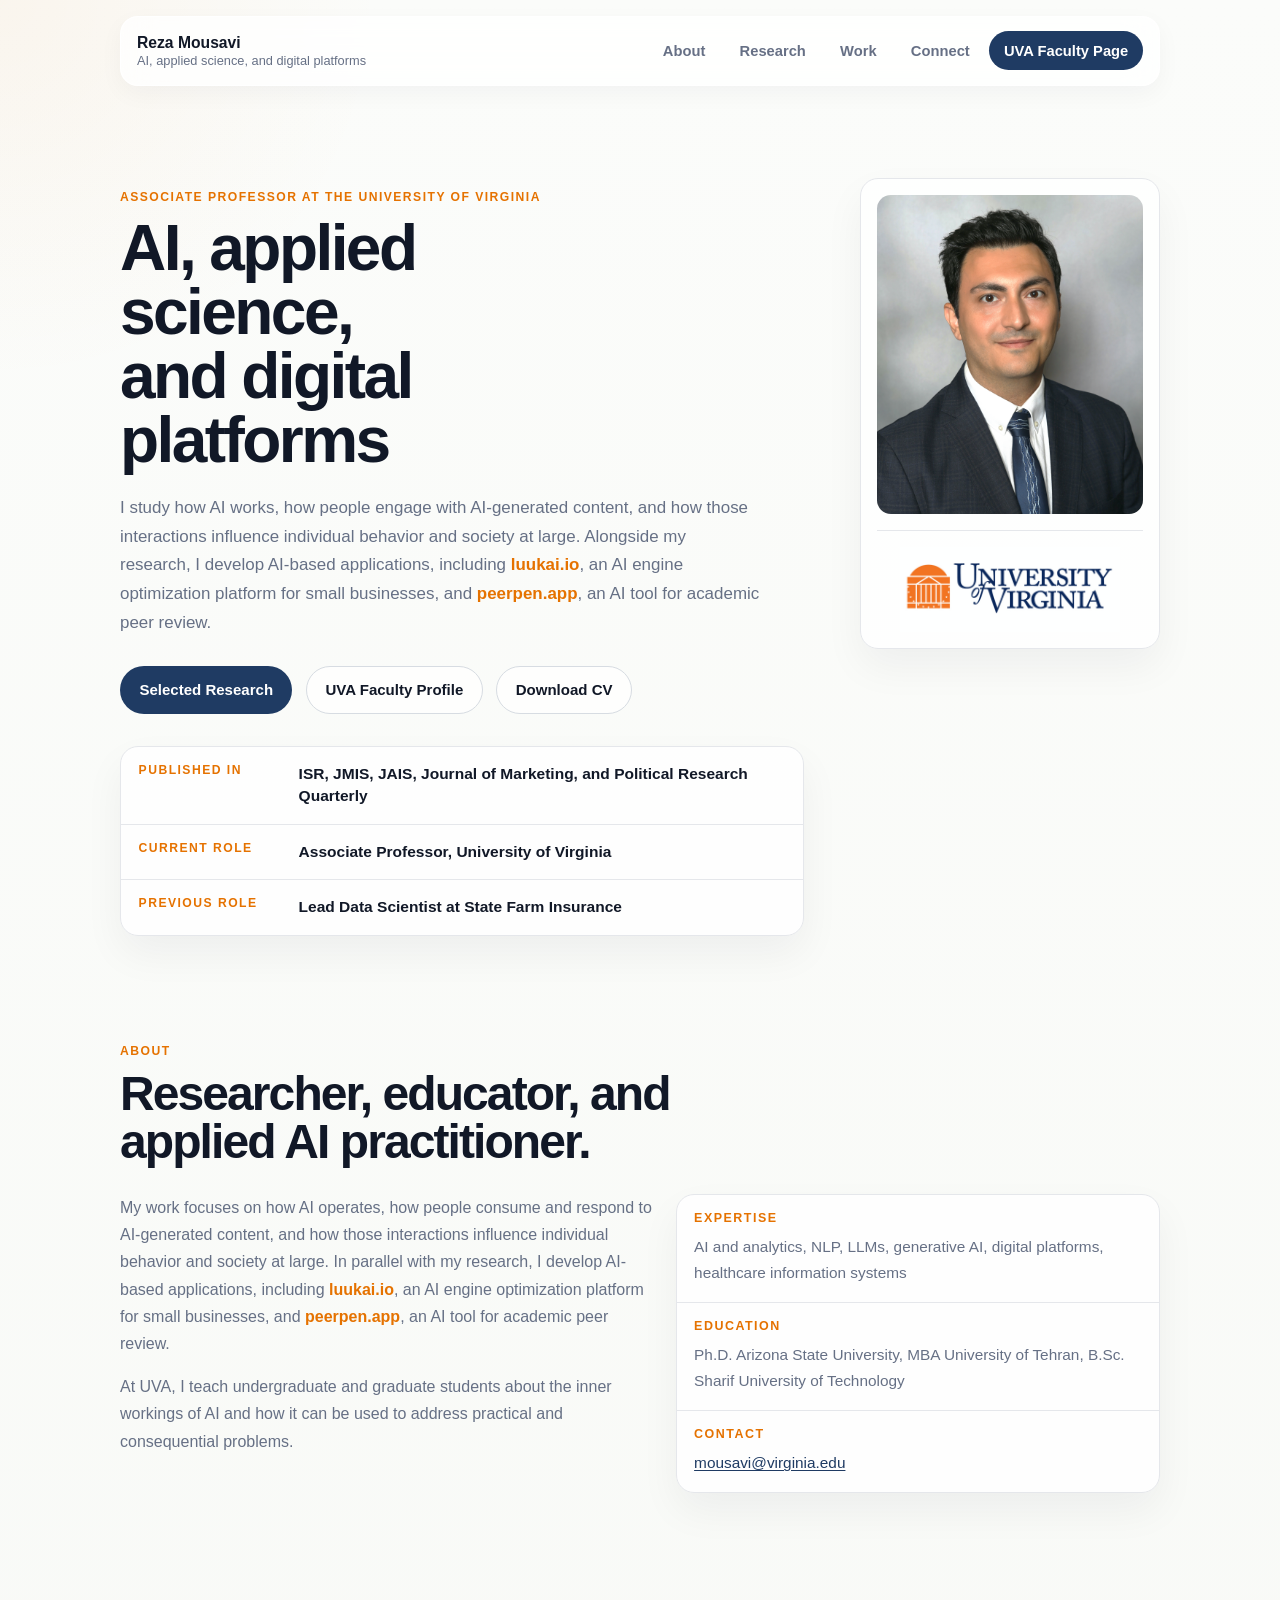
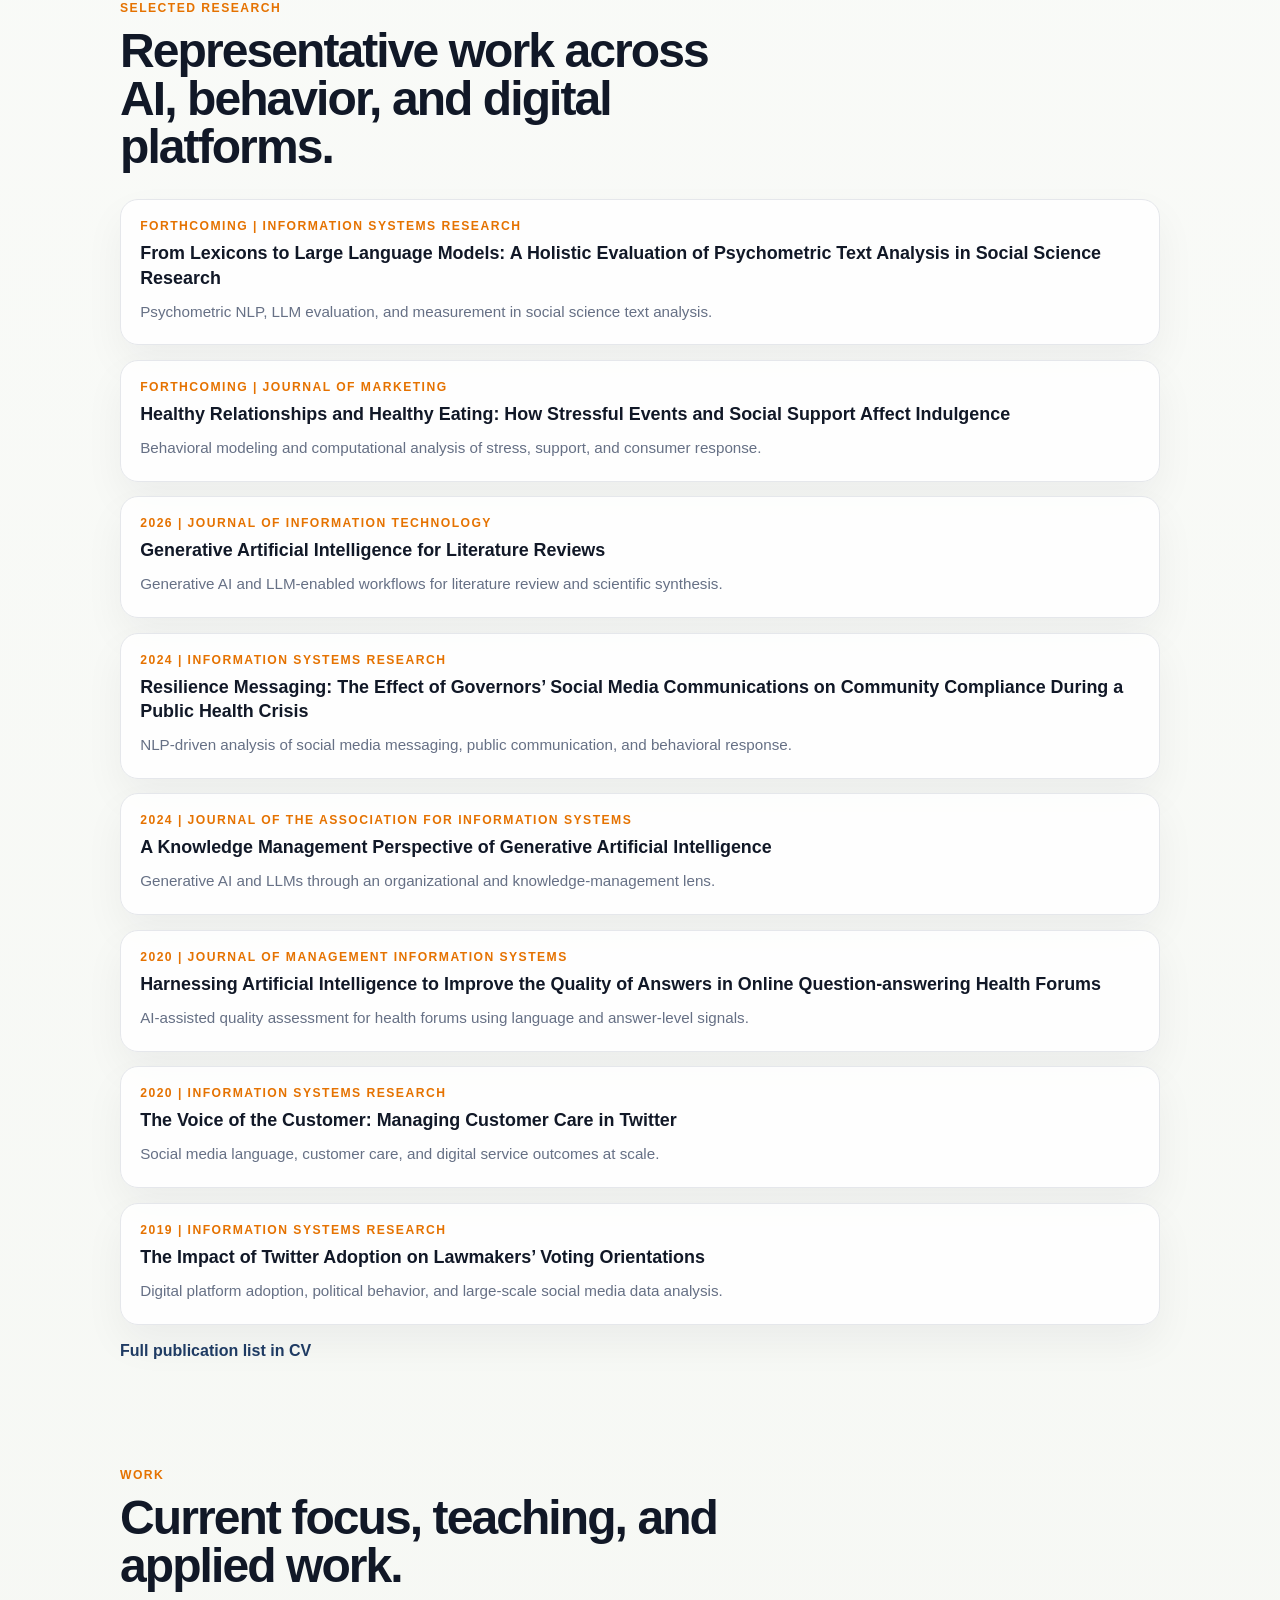
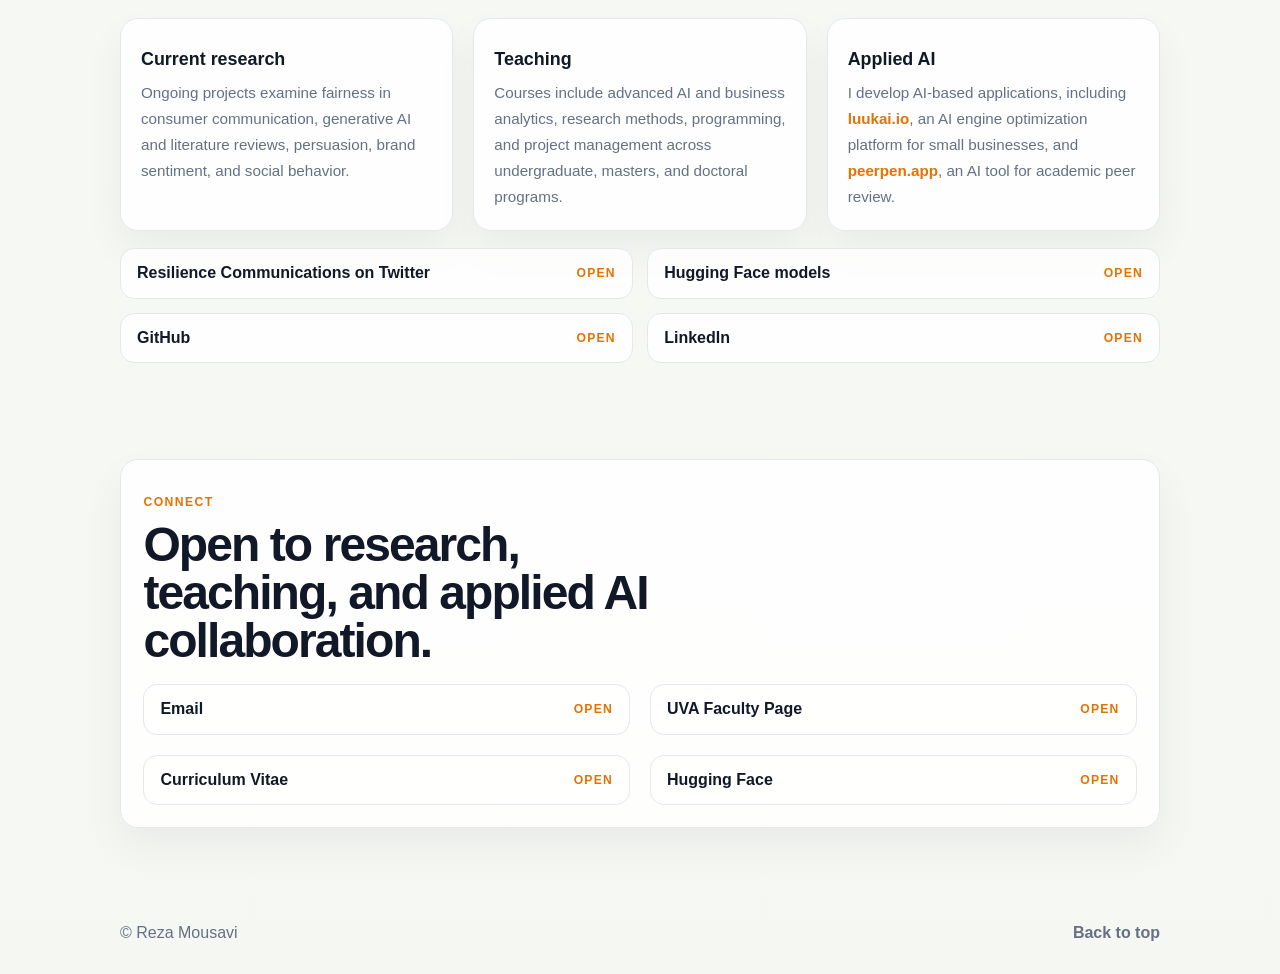
==== index.html @ 008a3d98 "Center UVA logo under portrait" ====
<!doctype html>
<html lang="en">
  <head>
    <meta charset="UTF-8" />
    <meta name="viewport" content="width=device-width, initial-scale=1.0" />
    <title>Reza Mousavi | AI, Applied Science, and Digital Platforms</title>
    <meta
      name="description"
      content="Reza Mousavi is an Associate Professor at the University of Virginia researching AI, analytics, digital platforms, healthcare information systems, and the societal impacts of emerging technologies."
    />
    <meta property="og:title" content="Reza Mousavi | AI, Applied Science, and Digital Platforms" />
    <meta
      property="og:description"
      content="Research, teaching, and applied AI at the intersection of digital platforms, language, behavior, and health systems."
    />
    <meta property="og:type" content="website" />
    <meta property="og:url" content="https://rezamousavi.github.io/" />
    <meta property="og:image" content="https://rezamousavi.github.io/reza_mousavi_linkedin.png" />
    <meta name="twitter:card" content="summary_large_image" />
    <link rel="icon" type="image/svg+xml" href="favicon.svg" />
    <link rel="stylesheet" href="site-v3.css" />
    <script defer src="site-v3.js"></script>
    <script type="application/ld+json">
      {
        "@context": "https://schema.org",
        "@type": "Person",
        "name": "Reza Mousavi",
        "url": "https://rezamousavi.github.io/",
        "jobTitle": "Associate Professor",
        "affiliation": {
          "@type": "Organization",
          "name": "University of Virginia"
        },
        "sameAs": [
          "https://github.com/rezamousavi",
          "https://www.linkedin.com/in/r-mousavi",
          "https://huggingface.co/paragon-analytics",
          "https://www.commerce.virginia.edu/faculty/rm6uz"
        ]
      }
    </script>
  </head>
  <body>
    <header class="site-header">
      <a class="brand" href="#top" aria-label="Reza Mousavi home">
        <span class="brand-copy">
          <strong>Reza Mousavi</strong>
          <small>AI, applied science, and digital platforms</small>
        </span>
      </a>

      <button
        class="nav-toggle"
        type="button"
        aria-expanded="false"
        aria-controls="site-nav"
        aria-label="Open navigation"
      >
        <span></span>
        <span></span>
      </button>

      <nav class="site-nav" id="site-nav" aria-label="Primary">
        <a href="#about">About</a>
        <a href="#research">Research</a>
        <a href="#work">Work</a>
        <a href="#connect">Connect</a>
        <a
          class="nav-button"
          href="https://www.commerce.virginia.edu/faculty/rm6uz"
          target="_blank"
          rel="noreferrer"
        >
          UVA Faculty Page
        </a>
      </nav>
    </header>

    <main id="top">
      <section class="hero section">
        <div class="hero-copy">
          <p class="eyebrow">Associate Professor at the University of Virginia</p>
          <h1>AI, applied science, and digital platforms</h1>
          <p class="lead">
            I study how AI works, how people engage with AI-generated content, and how
            those interactions influence individual behavior and society at large.
            Alongside my research, I develop AI-based applications, including
            <a class="founder-link" href="https://luukai.io" target="_blank" rel="noreferrer">luukai.io</a>,
            an AI engine optimization platform for small businesses, and
            <a class="founder-link" href="https://peerpen.app" target="_blank" rel="noreferrer">peerpen.app</a>,
            an AI tool for academic peer review.
          </p>

          <div class="hero-actions">
            <a class="button button-primary" href="#research">Selected Research</a>
            <a
              class="button button-secondary"
              href="https://www.commerce.virginia.edu/faculty/rm6uz"
              target="_blank"
              rel="noreferrer"
            >
              UVA Faculty Profile
            </a>
            <a class="button button-secondary" href="CV-Reza.pdf" target="_blank" rel="noreferrer">
              Download CV
            </a>
          </div>

          <div class="proof-list">
            <div>
              <span>Published in</span>
              <strong>ISR, JMIS, JAIS, Journal of Marketing, and Political Research Quarterly</strong>
            </div>
            <div>
              <span>Current role</span>
              <strong>Associate Professor, University of Virginia</strong>
            </div>
            <div>
              <span>Previous role</span>
              <strong>Lead Data Scientist at State Farm Insurance</strong>
            </div>
          </div>
        </div>

        <aside class="profile-panel" aria-label="Profile">
          <div class="portrait-card">
            <img src="reza_mousavi_linkedin.png" alt="Portrait of Reza Mousavi" />
          </div>

          <a
            class="faculty-card"
            href="https://www.commerce.virginia.edu/faculty/rm6uz"
            target="_blank"
            rel="noreferrer"
          >
            <img src="uva_logo.png" alt="University of Virginia logo" />
          </a>
        </aside>
      </section>

      <section class="section" id="about">
        <div class="section-head">
          <p class="eyebrow">About</p>
          <h2>Researcher, educator, and applied AI practitioner.</h2>
        </div>

        <div class="about-grid">
          <div class="about-copy">
            <p>
              My work focuses on how AI operates, how people consume and respond to
              AI-generated content, and how those interactions influence individual
              behavior and society at large. In parallel with my research, I develop
              AI-based applications, including
              <a class="founder-link" href="https://luukai.io" target="_blank" rel="noreferrer"
                >luukai.io</a
              >, an AI engine optimization platform for small businesses, and
              <a class="founder-link" href="https://peerpen.app" target="_blank" rel="noreferrer"
                >peerpen.app</a
              >, an AI tool for academic peer review.
            </p>
            <p>
              At UVA, I teach undergraduate and graduate students about the inner
              workings of AI and how it can be used to address practical and
              consequential problems.
            </p>
          </div>

          <div class="info-panel">
            <div class="info-row">
              <span>Expertise</span>
              <p>AI and analytics, NLP, LLMs, generative AI, digital platforms, healthcare information systems</p>
            </div>
            <div class="info-row">
              <span>Education</span>
              <p>Ph.D. Arizona State University, MBA University of Tehran, B.Sc. Sharif University of Technology</p>
            </div>
            <div class="info-row">
              <span>Contact</span>
              <p>
                <a href="mailto:mousavi@virginia.edu">mousavi@virginia.edu</a>
              </p>
            </div>
          </div>
        </div>
      </section>

      <section class="section" id="research">
        <div class="section-head">
          <p class="eyebrow">Selected Research</p>
          <h2>Representative work across AI, behavior, and digital platforms.</h2>
        </div>

        <div class="research-list">
          <a
            class="research-item"
            href="https://papers.ssrn.com/sol3/papers.cfm?abstract_id=4776480"
            target="_blank"
            rel="noreferrer"
          >
            <div class="research-meta">Forthcoming | Information Systems Research</div>
            <h3>
              From Lexicons to Large Language Models: A Holistic Evaluation of
              Psychometric Text Analysis in Social Science Research
            </h3>
            <p>Psychometric NLP, LLM evaluation, and measurement in social science text analysis.</p>
          </a>

          <a
            class="research-item"
            href="https://papers.ssrn.com/sol3/papers.cfm?abstract_id=5384546"
            target="_blank"
            rel="noreferrer"
          >
            <div class="research-meta">Forthcoming | Journal of Marketing</div>
            <h3>
              Healthy Relationships and Healthy Eating: How Stressful Events and Social
              Support Affect Indulgence
            </h3>
            <p>Behavioral modeling and computational analysis of stress, support, and consumer response.</p>
          </a>

          <a
            class="research-item"
            href="https://journals.sagepub.com/doi/10.1177/02683962261425675"
            target="_blank"
            rel="noreferrer"
          >
            <div class="research-meta">2026 | Journal of Information Technology</div>
            <h3>Generative Artificial Intelligence for Literature Reviews</h3>
            <p>Generative AI and LLM-enabled workflows for literature review and scientific synthesis.</p>
          </a>

          <a
            class="research-item"
            href="https://pubsonline.informs.org/doi/10.1287/isre.2021.0599"
            target="_blank"
            rel="noreferrer"
          >
            <div class="research-meta">2024 | Information Systems Research</div>
            <h3>
              Resilience Messaging: The Effect of Governors’ Social Media Communications
              on Community Compliance During a Public Health Crisis
            </h3>
            <p>NLP-driven analysis of social media messaging, public communication, and behavioral response.</p>
          </a>

          <a
            class="research-item"
            href="https://aisel.aisnet.org/jais/vol25/iss1/15/"
            target="_blank"
            rel="noreferrer"
          >
            <div class="research-meta">2024 | Journal of the Association for Information Systems</div>
            <h3>A Knowledge Management Perspective of Generative Artificial Intelligence</h3>
            <p>Generative AI and LLMs through an organizational and knowledge-management lens.</p>
          </a>

          <a
            class="research-item"
            href="https://www.tandfonline.com/doi/abs/10.1080/07421222.2020.1831775"
            target="_blank"
            rel="noreferrer"
          >
            <div class="research-meta">2020 | Journal of Management Information Systems</div>
            <h3>
              Harnessing Artificial Intelligence to Improve the Quality of Answers in
              Online Question-answering Health Forums
            </h3>
            <p>AI-assisted quality assessment for health forums using language and answer-level signals.</p>
          </a>

          <a
            class="research-item"
            href="https://pubsonline.informs.org/doi/10.1287/isre.2019.0889"
            target="_blank"
            rel="noreferrer"
          >
            <div class="research-meta">2020 | Information Systems Research</div>
            <h3>The Voice of the Customer: Managing Customer Care in Twitter</h3>
            <p>Social media language, customer care, and digital service outcomes at scale.</p>
          </a>

          <a
            class="research-item"
            href="https://pubsonline.informs.org/doi/10.1287/isre.2018.0791"
            target="_blank"
            rel="noreferrer"
          >
            <div class="research-meta">2019 | Information Systems Research</div>
            <h3>
              The Impact of Twitter Adoption on Lawmakers’ Voting Orientations
            </h3>
            <p>Digital platform adoption, political behavior, and large-scale social media data analysis.</p>
          </a>
        </div>

        <div class="section-links">
          <a href="CV-Reza.pdf" target="_blank" rel="noreferrer">Full publication list in CV</a>
        </div>
      </section>

      <section class="section" id="work">
        <div class="section-head">
          <p class="eyebrow">Work</p>
          <h2>Current focus, teaching, and applied work.</h2>
        </div>

        <div class="work-grid">
          <article class="work-card">
            <h3>Current research</h3>
            <p>
              Ongoing projects examine fairness in consumer communication, generative AI
              and literature reviews, persuasion, brand sentiment, and social behavior.
            </p>
          </article>

          <article class="work-card">
            <h3>Teaching</h3>
            <p>
              Courses include advanced AI and business analytics, research methods,
              programming, and project management across undergraduate, masters, and
              doctoral programs.
            </p>
          </article>

          <article class="work-card">
            <h3>Applied AI</h3>
            <p>
              I develop AI-based applications, including
              <a class="founder-link" href="https://luukai.io" target="_blank" rel="noreferrer"
                >luukai.io</a
              >, an AI engine optimization platform for small businesses, and
              <a class="founder-link" href="https://peerpen.app" target="_blank" rel="noreferrer"
                >peerpen.app</a
              >, an AI tool for academic peer review.
            </p>
          </article>
        </div>

        <div class="link-grid">
          <a href="https://mousavi-gradio.pods.uvarc.io" target="_blank" rel="noreferrer">
            Resilience Communications on Twitter
          </a>
          <a href="https://huggingface.co/paragon-analytics" target="_blank" rel="noreferrer">
            Hugging Face models
          </a>
          <a href="https://github.com/rezamousavi" target="_blank" rel="noreferrer">GitHub</a>
          <a href="https://www.linkedin.com/in/r-mousavi" target="_blank" rel="noreferrer">
            LinkedIn
          </a>
        </div>
      </section>

      <section class="section" id="connect">
        <div class="connect-panel">
          <div class="section-head section-head-compact">
            <p class="eyebrow">Connect</p>
            <h2>Open to research, teaching, and applied AI collaboration.</h2>
          </div>

          <div class="connect-links">
            <a href="mailto:mousavi@virginia.edu">Email</a>
            <a href="https://www.commerce.virginia.edu/faculty/rm6uz" target="_blank" rel="noreferrer"
              >UVA Faculty Page</a
            >
            <a href="CV-Reza.pdf" target="_blank" rel="noreferrer">Curriculum Vitae</a>
            <a href="https://huggingface.co/paragon-analytics" target="_blank" rel="noreferrer"
              >Hugging Face</a
            >
          </div>
        </div>
      </section>
    </main>

    <footer class="site-footer">
      <p>© Reza Mousavi</p>
      <a href="#top">Back to top</a>
    </footer>
  </body>
</html>
---- site-v3.css ----
:root {
  --bg: #f5f7f3;
  --panel: #ffffff;
  --panel-soft: #eef3ee;
  --text: #111827;
  --muted: #667085;
  --line: #e5e7eb;
  --line-strong: #d7dce2;
  --accent: #e57200;
  --navy: #1f3b63;
  --shadow: 0 18px 40px rgba(15, 23, 42, 0.05);
  --radius-lg: 24px;
  --radius-md: 18px;
  --radius-sm: 14px;
  --content-width: 1040px;
}

*,
*::before,
*::after {
  box-sizing: border-box;
}

html {
  scroll-behavior: smooth;
}

body {
  margin: 0;
  min-height: 100vh;
  color: var(--text);
  font-family:
    ui-sans-serif,
    -apple-system,
    BlinkMacSystemFont,
    "Segoe UI",
    sans-serif;
  background:
    radial-gradient(circle at top left, rgba(229, 114, 0, 0.05), transparent 24rem),
    linear-gradient(180deg, #fbfcfa 0%, var(--bg) 100%);
}

a {
  color: inherit;
  text-decoration: none;
}

img {
  display: block;
  max-width: 100%;
}

button {
  font: inherit;
}

.site-header,
main,
.site-footer {
  width: min(calc(100% - 2rem), var(--content-width));
  margin-left: auto;
  margin-right: auto;
}

.site-header {
  position: sticky;
  top: 1rem;
  z-index: 10;
  display: flex;
  align-items: center;
  justify-content: space-between;
  gap: 1rem;
  margin-top: 1rem;
  padding: 0.9rem 1rem;
  border: 1px solid rgba(255, 255, 255, 0.88);
  border-radius: 18px;
  background: rgba(255, 255, 255, 0.78);
  backdrop-filter: blur(16px);
  box-shadow: 0 8px 24px rgba(15, 23, 42, 0.04);
}

body.is-scrolled .site-header {
  border-color: var(--line);
}

.brand {
  display: inline-flex;
  align-items: center;
  gap: 0.4rem;
  min-width: 0;
}

.brand-copy {
  display: grid;
  gap: 0.1rem;
}

.brand-copy strong {
  font-size: 0.98rem;
  font-weight: 700;
}

.brand-copy small {
  color: var(--muted);
  font-size: 0.8rem;
}

.site-nav {
  display: flex;
  align-items: center;
  gap: 0.3rem;
}

.site-nav a {
  padding: 0.72rem 0.92rem;
  border-radius: 999px;
  color: var(--muted);
  font-size: 0.92rem;
  font-weight: 600;
  transition: background-color 160ms ease, color 160ms ease;
}

.site-nav a:hover,
.site-nav a.is-active {
  color: var(--text);
  background: rgba(17, 24, 39, 0.05);
}

.site-nav .nav-button {
  color: #fff;
  background: var(--navy);
}

.site-nav .nav-button:hover {
  background: #19314f;
  color: #fff;
}

.nav-toggle {
  display: none;
  align-items: center;
  justify-content: center;
  flex-direction: column;
  gap: 0.28rem;
  width: 2.75rem;
  height: 2.75rem;
  border: 1px solid var(--line);
  border-radius: 50%;
  background: var(--panel);
  color: var(--text);
  cursor: pointer;
}

.nav-toggle span {
  width: 1rem;
  height: 2px;
  border-radius: 999px;
  background: currentColor;
  transition: transform 160ms ease;
}

.nav-toggle[aria-expanded="true"] span:first-child {
  transform: translateY(3px) rotate(45deg);
}

.nav-toggle[aria-expanded="true"] span:last-child {
  transform: translateY(-3px) rotate(-45deg);
}

main {
  padding: 3.75rem 0 5rem;
}

.section {
  padding-top: 6rem;
  scroll-margin-top: 5.5rem;
}

.hero {
  display: grid;
  grid-template-columns: minmax(0, 1fr) 300px;
  gap: 3.5rem;
  align-items: start;
  padding-top: 2rem;
}

.eyebrow,
.proof-list span,
.research-meta {
  color: var(--accent);
  font-size: 0.76rem;
  font-weight: 700;
  letter-spacing: 0.12em;
  text-transform: uppercase;
}

.hero h1,
.section-head h2 {
  margin: 0;
  line-height: 1;
  letter-spacing: -0.04em;
}

.hero h1 {
  max-width: 9ch;
  font-size: clamp(3rem, 5vw, 4.25rem);
  font-weight: 700;
}

.lead,
.about-copy p,
.info-row p,
.research-item p,
.work-card p {
  color: var(--muted);
  line-height: 1.7;
}

.lead a,
.about-copy a,
.info-row a {
  color: var(--navy);
  text-decoration: underline;
  text-decoration-thickness: 0.08em;
  text-underline-offset: 0.16em;
}

.founder-link {
  color: var(--accent) !important;
  font-weight: 800;
  text-decoration: none !important;
}

.lead {
  max-width: 40rem;
  margin: 1.35rem 0 0;
  font-size: 1.06rem;
}

.hero-actions {
  display: flex;
  flex-wrap: wrap;
  gap: 0.85rem;
  margin-top: 1.75rem;
}

.button {
  display: inline-flex;
  align-items: center;
  justify-content: center;
  min-height: 3rem;
  padding: 0.8rem 1.15rem;
  border: 1px solid var(--line-strong);
  border-radius: 999px;
  background: rgba(255, 255, 255, 0.78);
  font-size: 0.94rem;
  font-weight: 600;
  transition: background-color 160ms ease, border-color 160ms ease, transform 160ms ease;
}

.button:hover {
  transform: translateY(-1px);
}

.button-primary {
  border-color: transparent;
  color: #fff;
  background: var(--navy);
}

.proof-list,
.profile-panel,
.info-panel,
.research-item,
.work-card,
.connect-panel {
  border: 1px solid var(--line);
  border-radius: var(--radius-md);
  background: rgba(255, 255, 255, 0.88);
  box-shadow: var(--shadow);
}

.proof-list {
  margin-top: 2rem;
  overflow: hidden;
}

.proof-list div {
  display: grid;
  grid-template-columns: 9rem 1fr;
  gap: 1rem;
  padding: 1rem 1.1rem;
  border-top: 1px solid var(--line);
}

.proof-list div:first-child {
  border-top: 0;
}

.proof-list strong {
  font-size: 0.97rem;
  line-height: 1.45;
  font-weight: 600;
}

.profile-panel {
  padding: 1rem;
}

.portrait-card {
  overflow: hidden;
  border-radius: var(--radius-sm);
}

.portrait-card img {
  width: 100%;
  aspect-ratio: 5 / 6;
  object-fit: cover;
  object-position: center top;
}

.faculty-card {
  display: flex;
  justify-content: center;
  align-items: center;
  margin-top: 1rem;
  padding-top: 1rem;
  border-top: 1px solid var(--line);
}

.faculty-card img {
  width: 220px;
  max-width: 100%;
}

.section-head {
  max-width: 40rem;
}

.section-head h2 {
  font-size: clamp(1.95rem, 3.8vw, 3rem);
  font-weight: 700;
}

.about-grid,
.work-grid,
.connect-links {
  display: grid;
  gap: 1.25rem;
}

.about-grid {
  grid-template-columns: minmax(0, 1.05fr) minmax(280px, 0.95fr);
  margin-top: 1.75rem;
  align-items: start;
}

.about-copy p {
  margin: 0 0 1rem;
}

.info-panel {
  overflow: hidden;
}

.info-row {
  padding: 1rem 1.1rem;
  border-top: 1px solid var(--line);
}

.info-row:first-child {
  border-top: 0;
}

.info-row span {
  display: block;
  color: var(--accent);
  font-size: 0.78rem;
  font-weight: 700;
  letter-spacing: 0.12em;
  text-transform: uppercase;
}

.info-row p {
  margin: 0.55rem 0 0;
  font-size: 0.96rem;
}

.research-list {
  display: grid;
  gap: 0.9rem;
  margin-top: 1.75rem;
}

.research-item {
  padding: 1.2rem 1.2rem 1.25rem;
  transition: border-color 160ms ease, transform 160ms ease;
}

.research-item:hover,
.work-card:hover,
.connect-links a:hover {
  border-color: var(--line-strong);
}

.research-item h3,
.work-card h3 {
  margin: 0.5rem 0 0;
  font-size: 1.12rem;
  line-height: 1.35;
}

.research-item p,
.work-card p {
  margin: 0.55rem 0 0;
  font-size: 0.95rem;
}

.section-links {
  margin-top: 1.1rem;
}

.section-links a {
  color: var(--navy);
  font-weight: 600;
}

.work-grid {
  grid-template-columns: repeat(3, minmax(0, 1fr));
  margin-top: 1.75rem;
}

.work-card {
  padding: 1.25rem;
}

.link-grid,
.connect-links {
  grid-template-columns: repeat(2, minmax(0, 1fr));
}

.link-grid {
  display: grid;
  gap: 0.9rem;
  margin-top: 1.1rem;
}

.link-grid a,
.connect-links a {
  display: flex;
  align-items: center;
  justify-content: space-between;
  gap: 1rem;
  padding: 0.95rem 1rem;
  border: 1px solid var(--line);
  border-radius: var(--radius-sm);
  background: rgba(255, 255, 255, 0.82);
  font-weight: 600;
  transition: background-color 160ms ease, border-color 160ms ease;
}

.link-grid a::after,
.connect-links a::after {
  content: "Open";
  color: var(--accent);
  font-size: 0.76rem;
  font-weight: 700;
  letter-spacing: 0.1em;
  text-transform: uppercase;
}

.link-grid a:hover,
.connect-links a:hover {
  background: #fff;
}

.connect-panel {
  padding: 1.4rem;
}

.section-head-compact {
  max-width: 32rem;
}

.connect-links {
  margin-top: 1.2rem;
}

.site-footer {
  display: flex;
  align-items: center;
  justify-content: space-between;
  gap: 1rem;
  padding: 1rem 0 2rem;
  color: var(--muted);
}

.site-footer p {
  margin: 0;
}

.site-footer a {
  font-weight: 600;
}

@media (max-width: 980px) {
  .hero,
  .about-grid,
  .work-grid,
  .link-grid,
  .connect-links {
    grid-template-columns: 1fr;
  }

  .profile-panel {
    max-width: 21rem;
  }
}

@media (max-width: 760px) {
  .site-header {
    padding: 0.8rem 0.9rem;
  }

  .brand-copy small {
    display: none;
  }

  .nav-toggle {
    display: inline-flex;
  }

  .site-nav {
    position: absolute;
    top: calc(100% + 0.7rem);
    left: 0;
    right: 0;
    display: none;
    flex-direction: column;
    align-items: stretch;
    padding: 0.85rem;
    border: 1px solid var(--line);
    border-radius: 18px;
    background: rgba(255, 255, 255, 0.97);
    box-shadow: var(--shadow);
  }

  .site-nav.is-open {
    display: flex;
  }

  .site-nav a {
    text-align: center;
  }

  main {
    padding-top: 2.75rem;
  }

  .section {
    padding-top: 4.5rem;
  }

  .hero {
    gap: 2rem;
  }

  .hero h1 {
    max-width: 11ch;
    font-size: clamp(2.5rem, 10vw, 3.5rem);
  }

  .hero-actions {
    flex-direction: column;
    align-items: stretch;
  }

  .proof-list div {
    grid-template-columns: 1fr;
    gap: 0.45rem;
  }

  .profile-panel {
    max-width: none;
  }

  .site-footer {
    flex-direction: column;
    align-items: flex-start;
  }
}
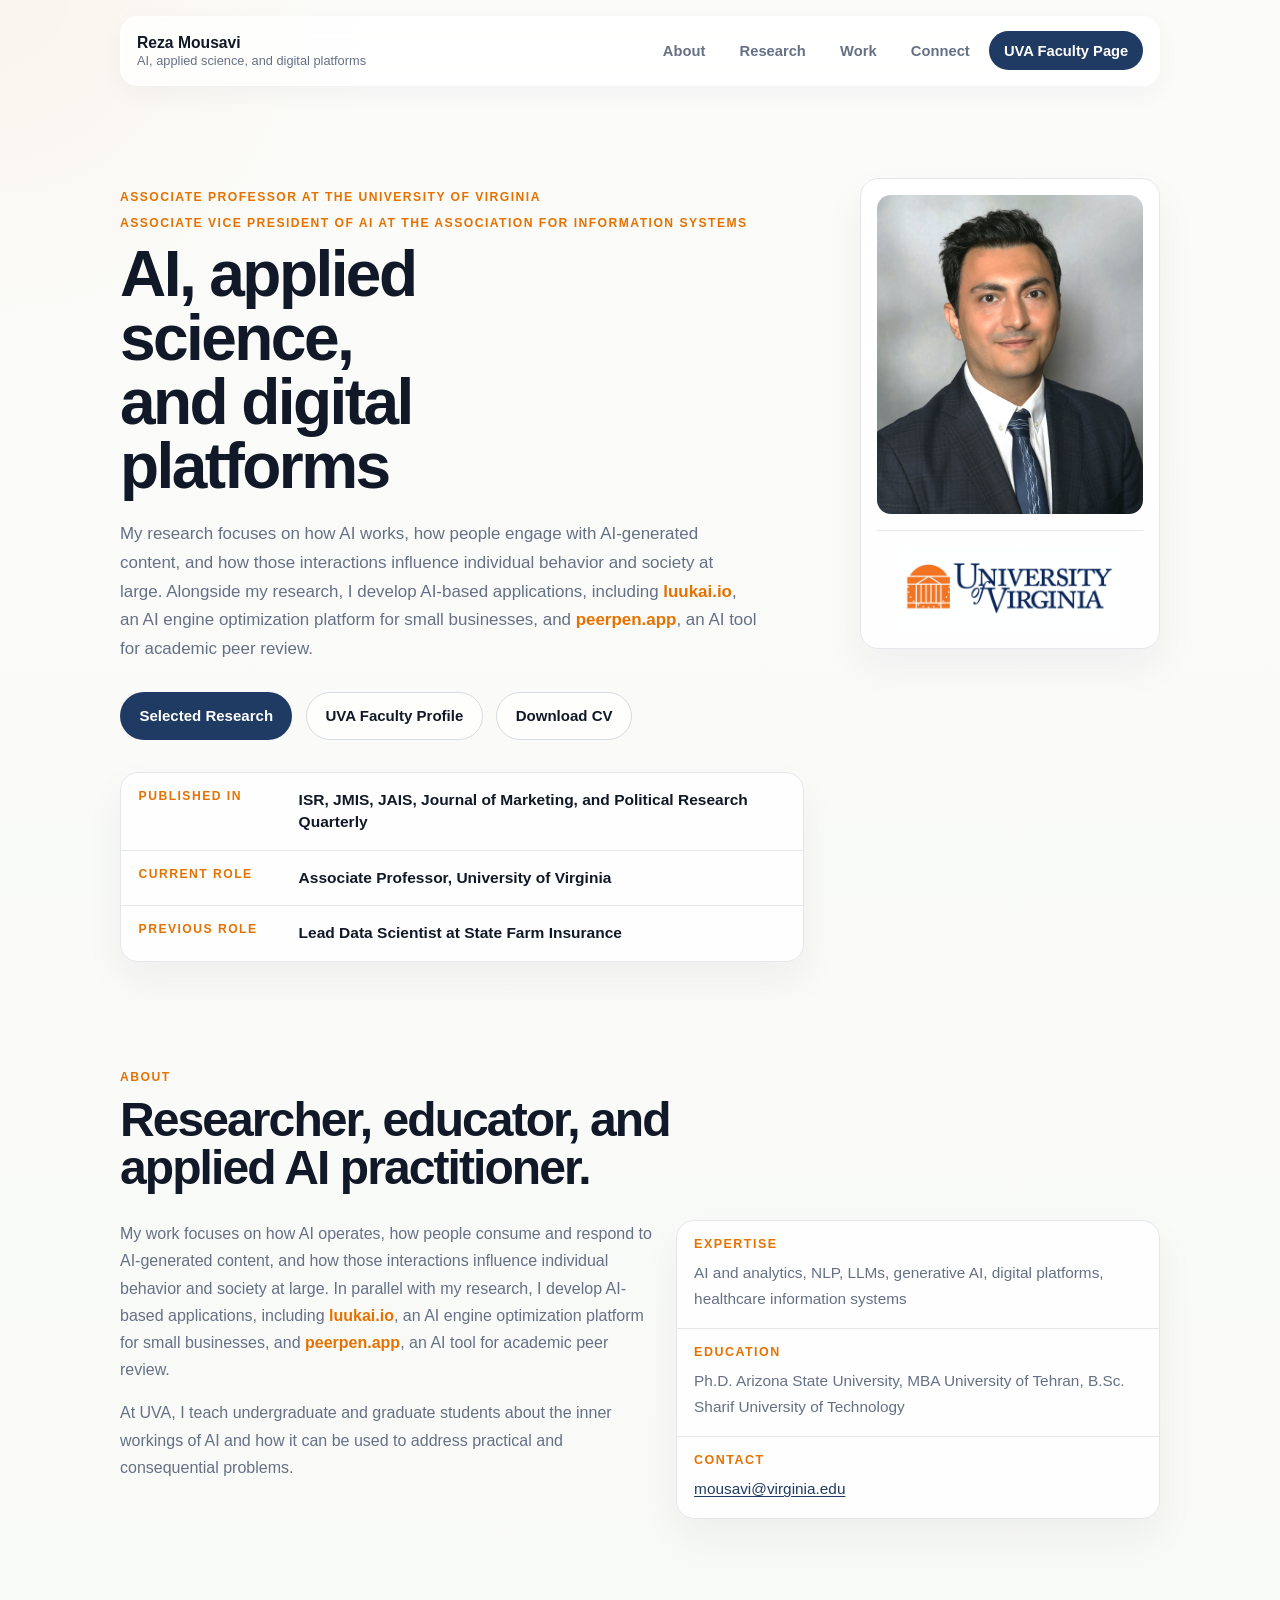
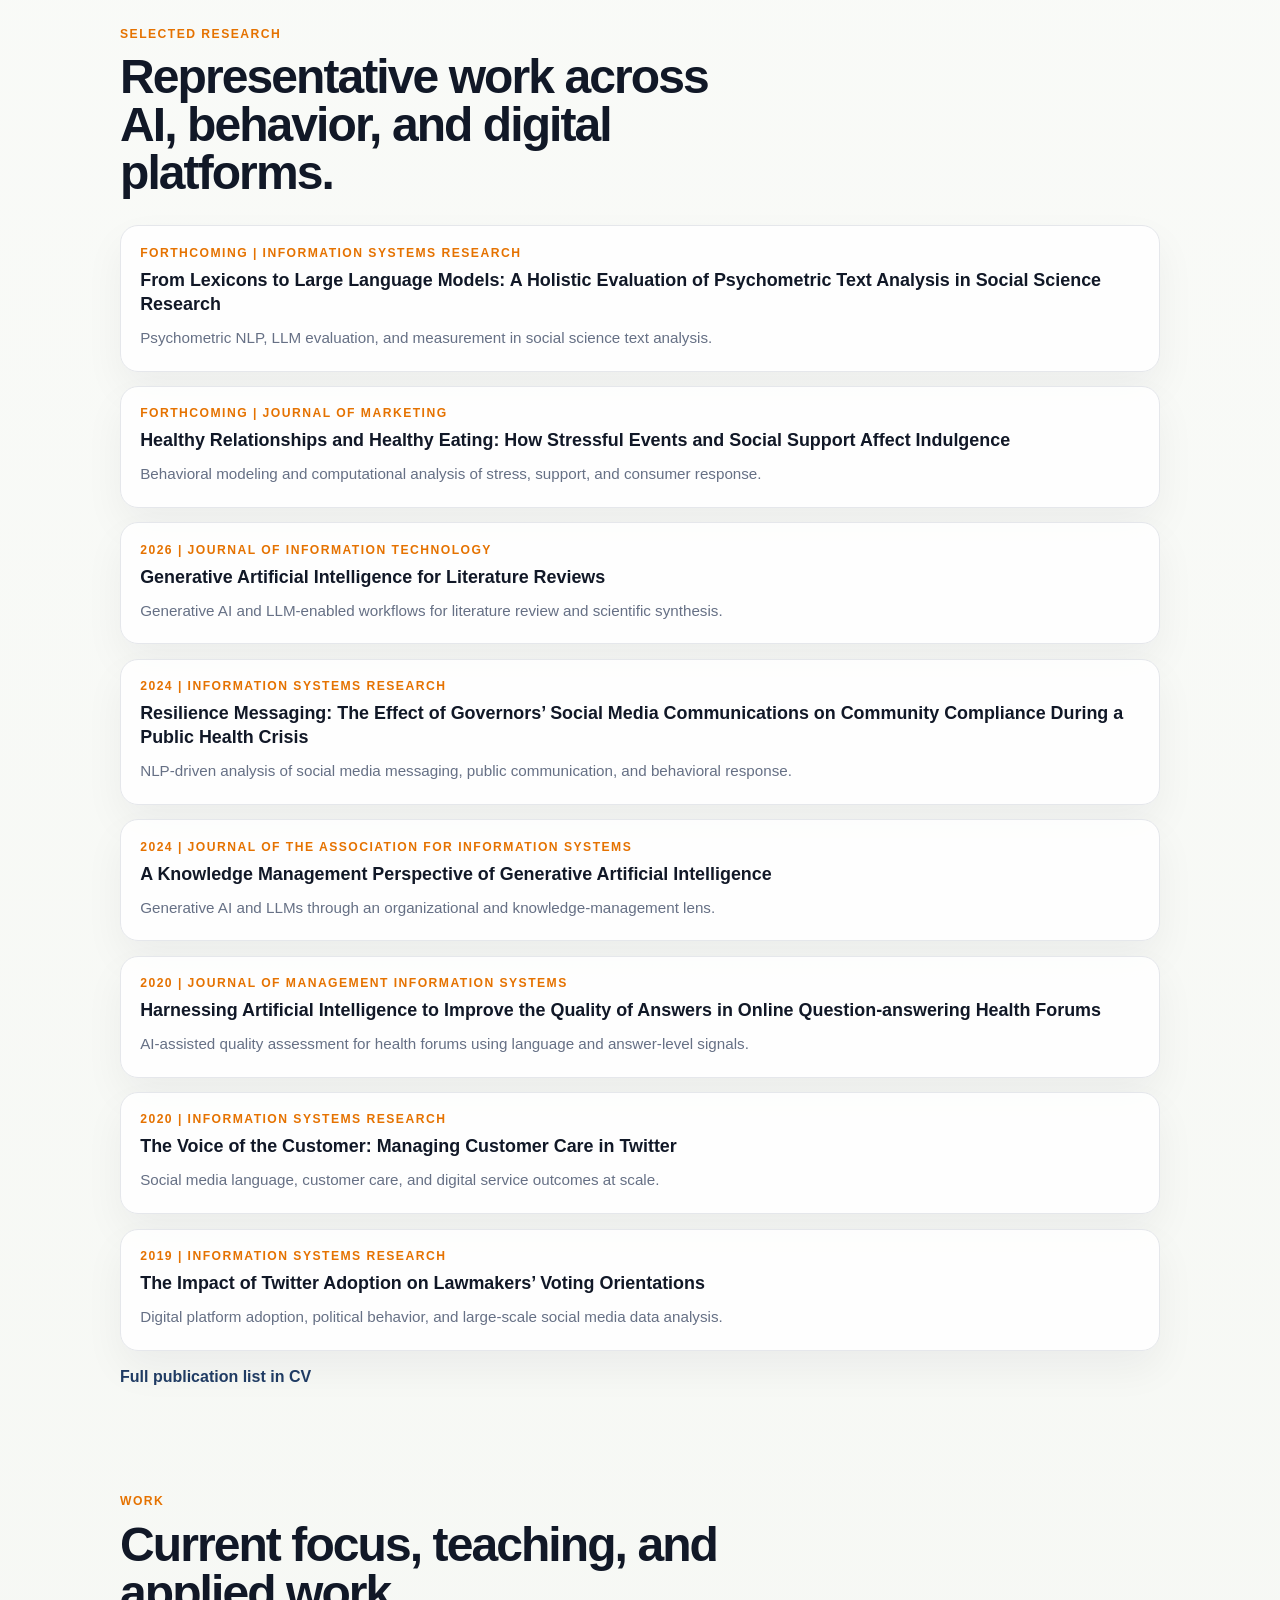
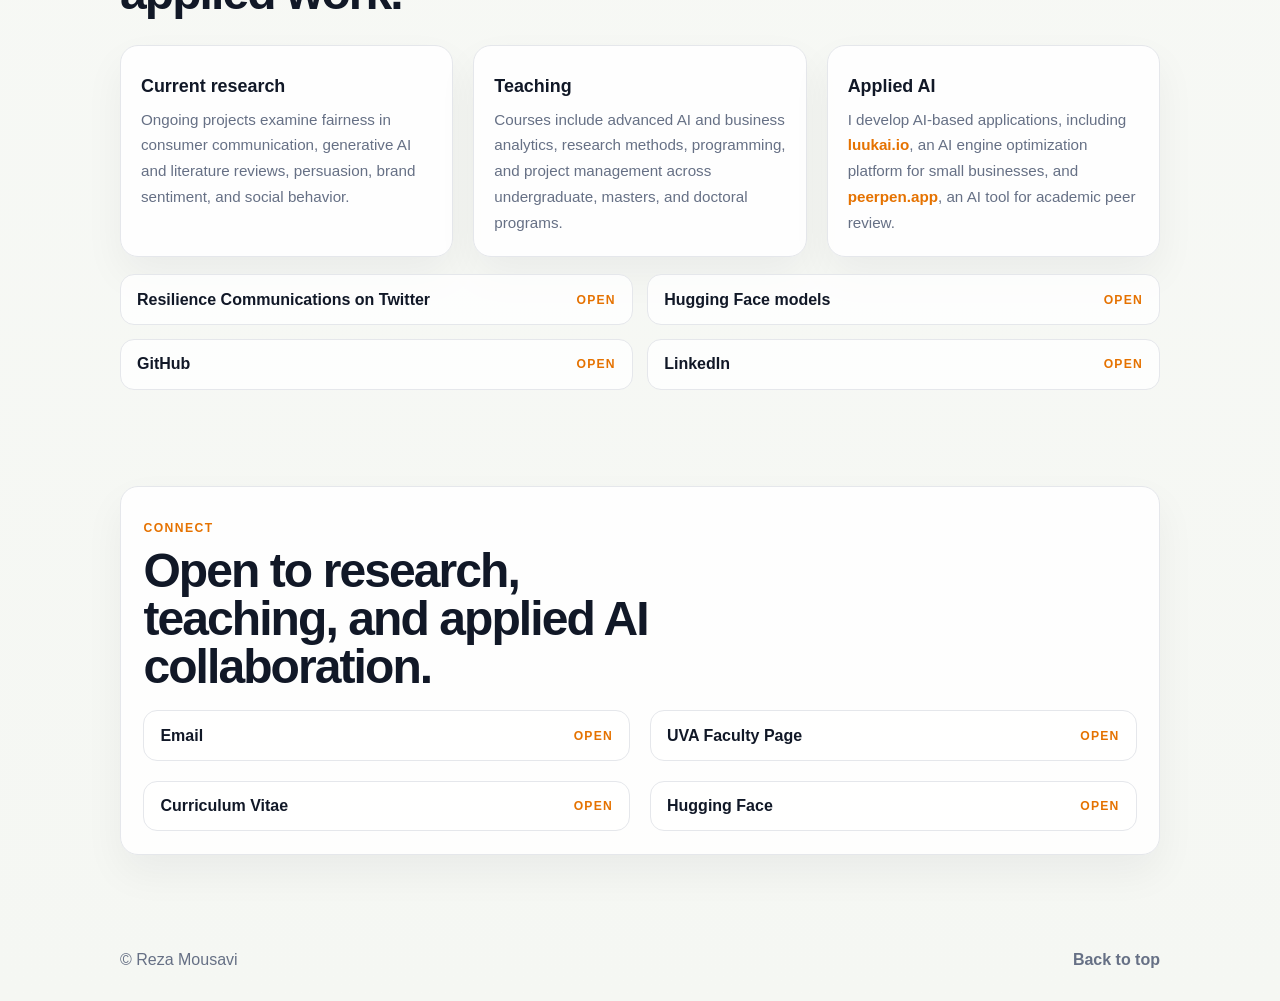
==== commit 4a7dd68d: "Update index.html" ====
--- a/index.html
+++ b/index.html
@@ -80,15 +80,16 @@
       <section class="hero section">
         <div class="hero-copy">
           <p class="eyebrow">Associate Professor at the University of Virginia</p>
+          <p class="eyebrow">Associate Vice President of AI at the Association for Information Systems</p>
           <h1>AI, applied science, and digital platforms</h1>
           <p class="lead">
-            I study how AI works, how people engage with AI-generated content, and how
+            My research focuses on how AI works, how people engage with AI-generated content, and how
             those interactions influence individual behavior and society at large.
             Alongside my research, I develop AI-based applications, including
             <a class="founder-link" href="https://luukai.io" target="_blank" rel="noreferrer">luukai.io</a>,
             an AI engine optimization platform for small businesses, and
             <a class="founder-link" href="https://peerpen.app" target="_blank" rel="noreferrer">peerpen.app</a>,
-            an AI tool for academic peer review.
+            an AI tool for academic peer review. 
           </p>
 
           <div class="hero-actions">
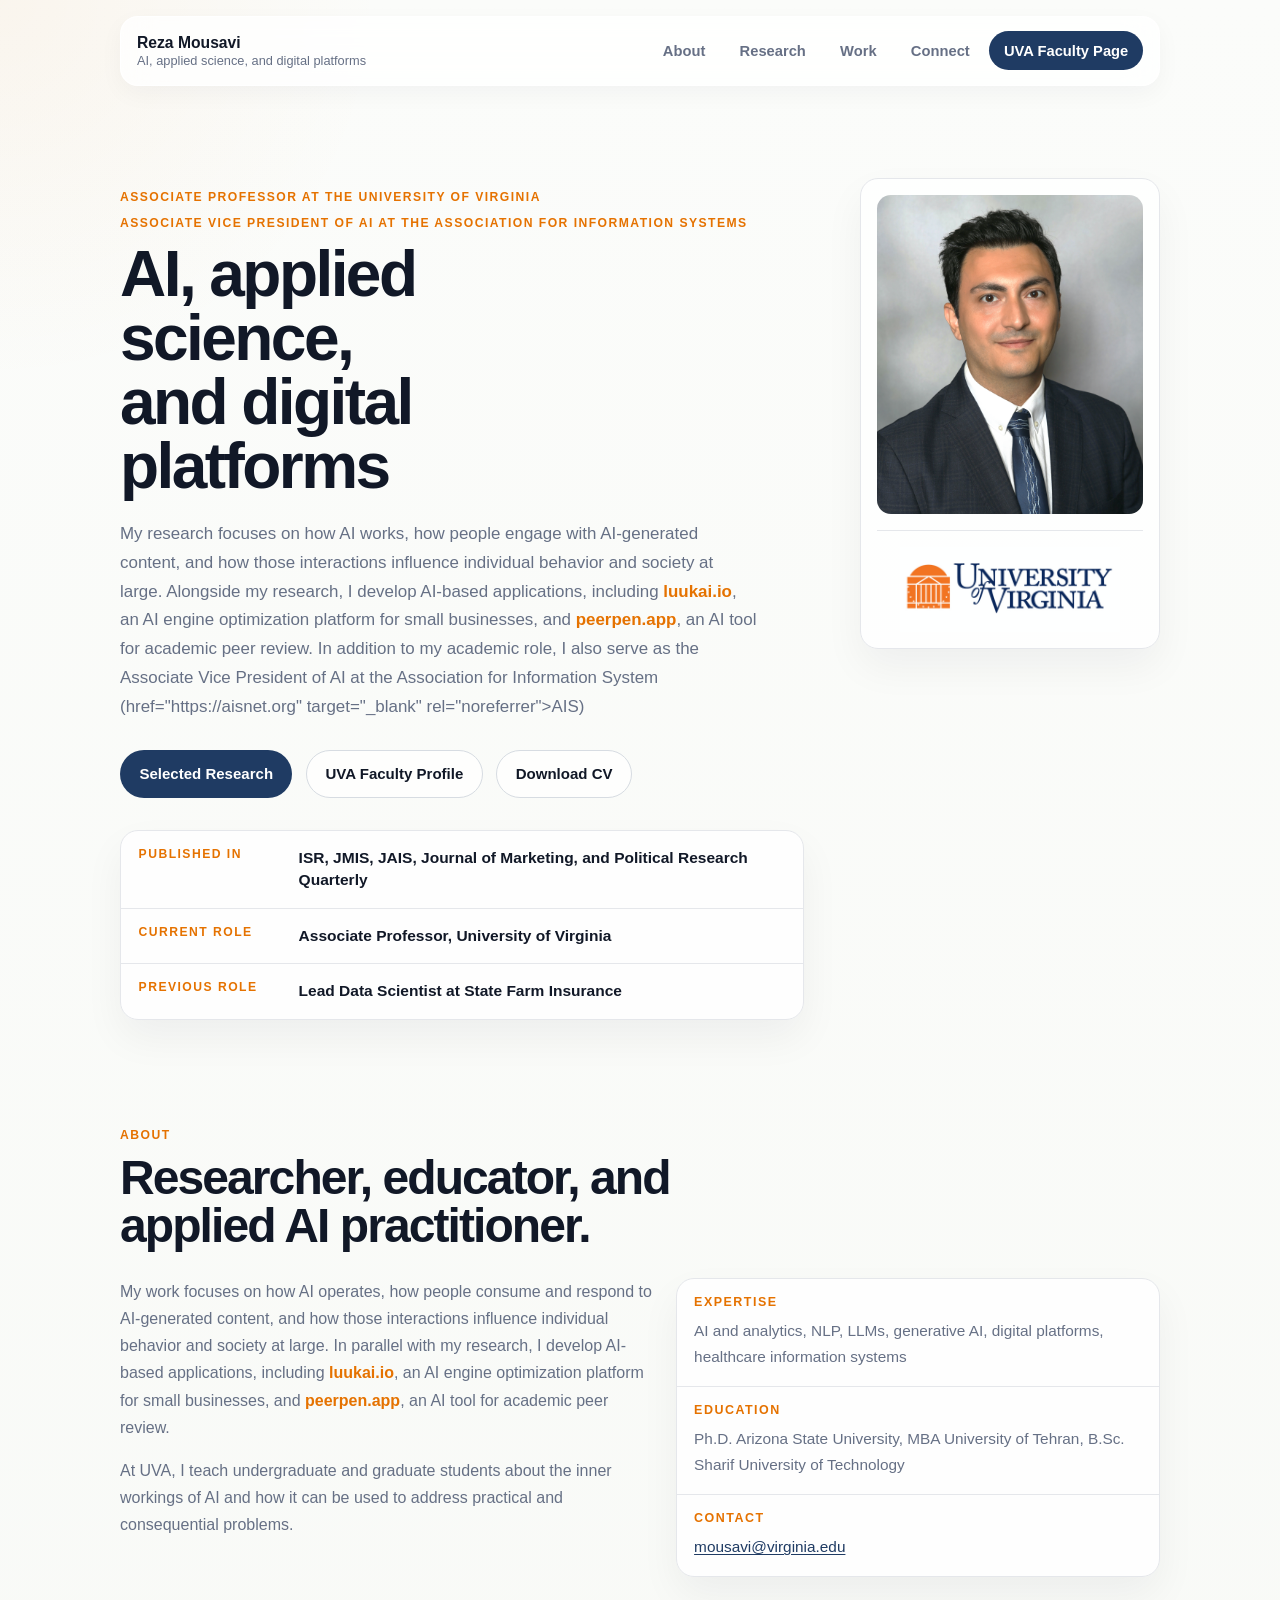
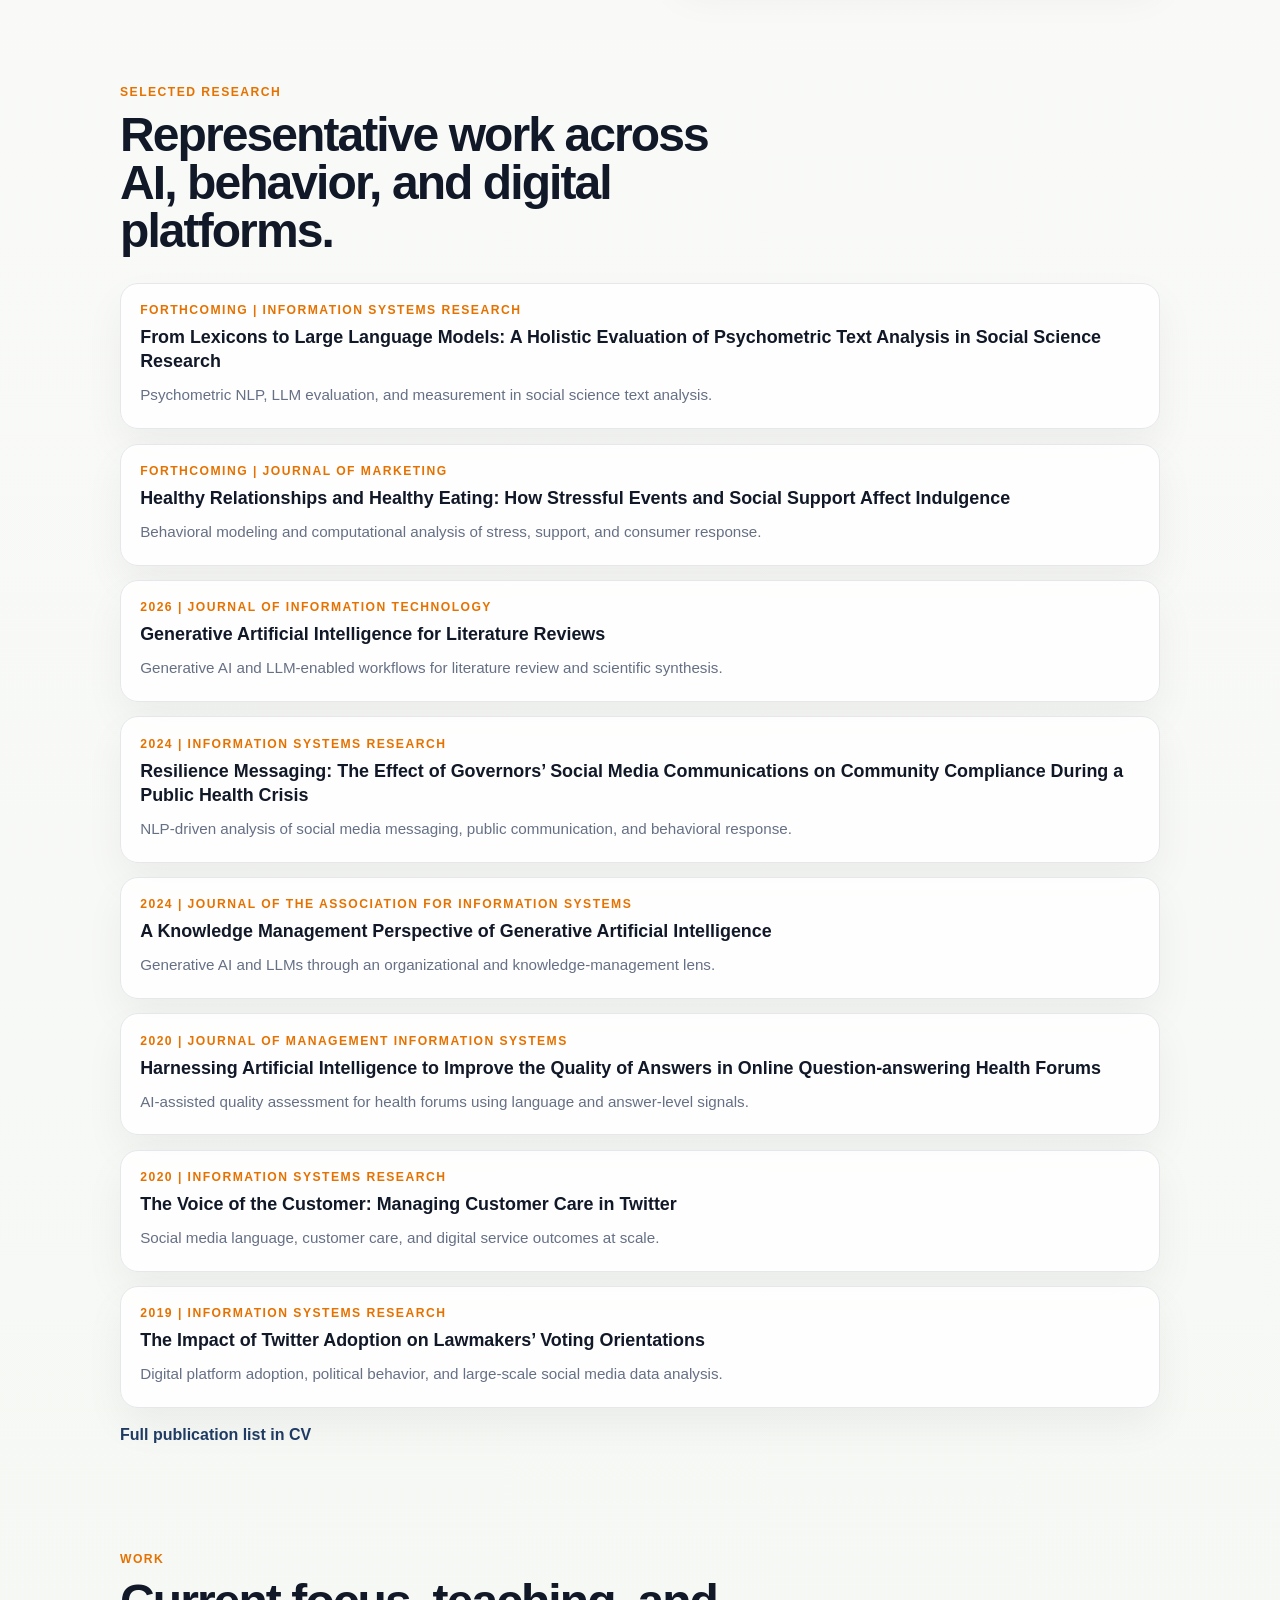
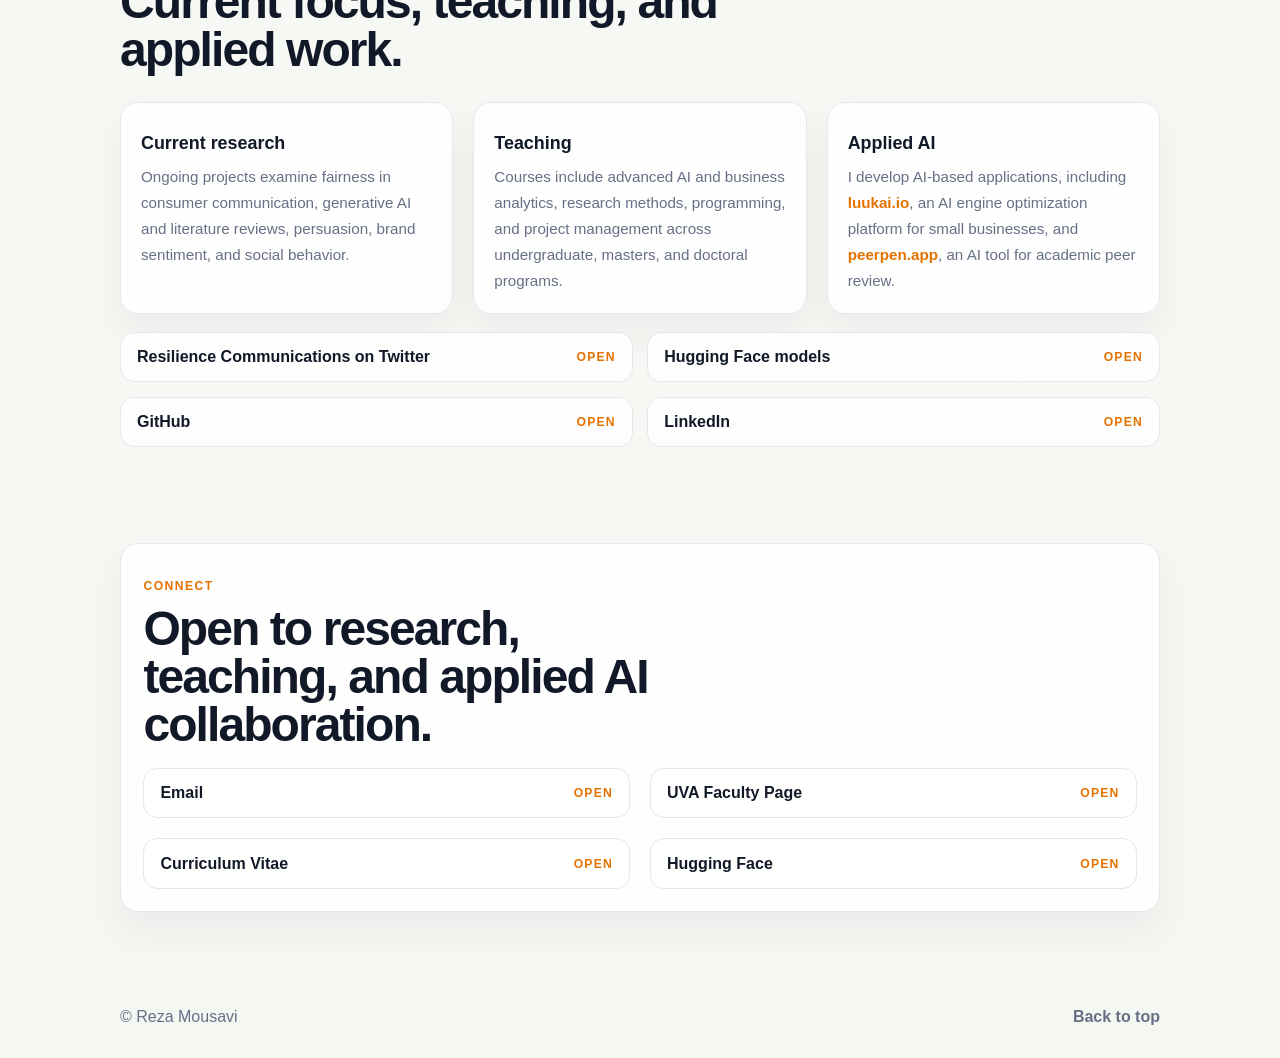
==== commit d567d0f6: "Update index.html" ====
--- a/index.html
+++ b/index.html
@@ -90,6 +90,7 @@
             an AI engine optimization platform for small businesses, and
             <a class="founder-link" href="https://peerpen.app" target="_blank" rel="noreferrer">peerpen.app</a>,
             an AI tool for academic peer review. 
+            In addition to my academic role, I also serve as the Associate Vice President of AI at the Association for Information System (href="https://aisnet.org" target="_blank" rel="noreferrer">AIS</a>)
           </p>
 
           <div class="hero-actions">
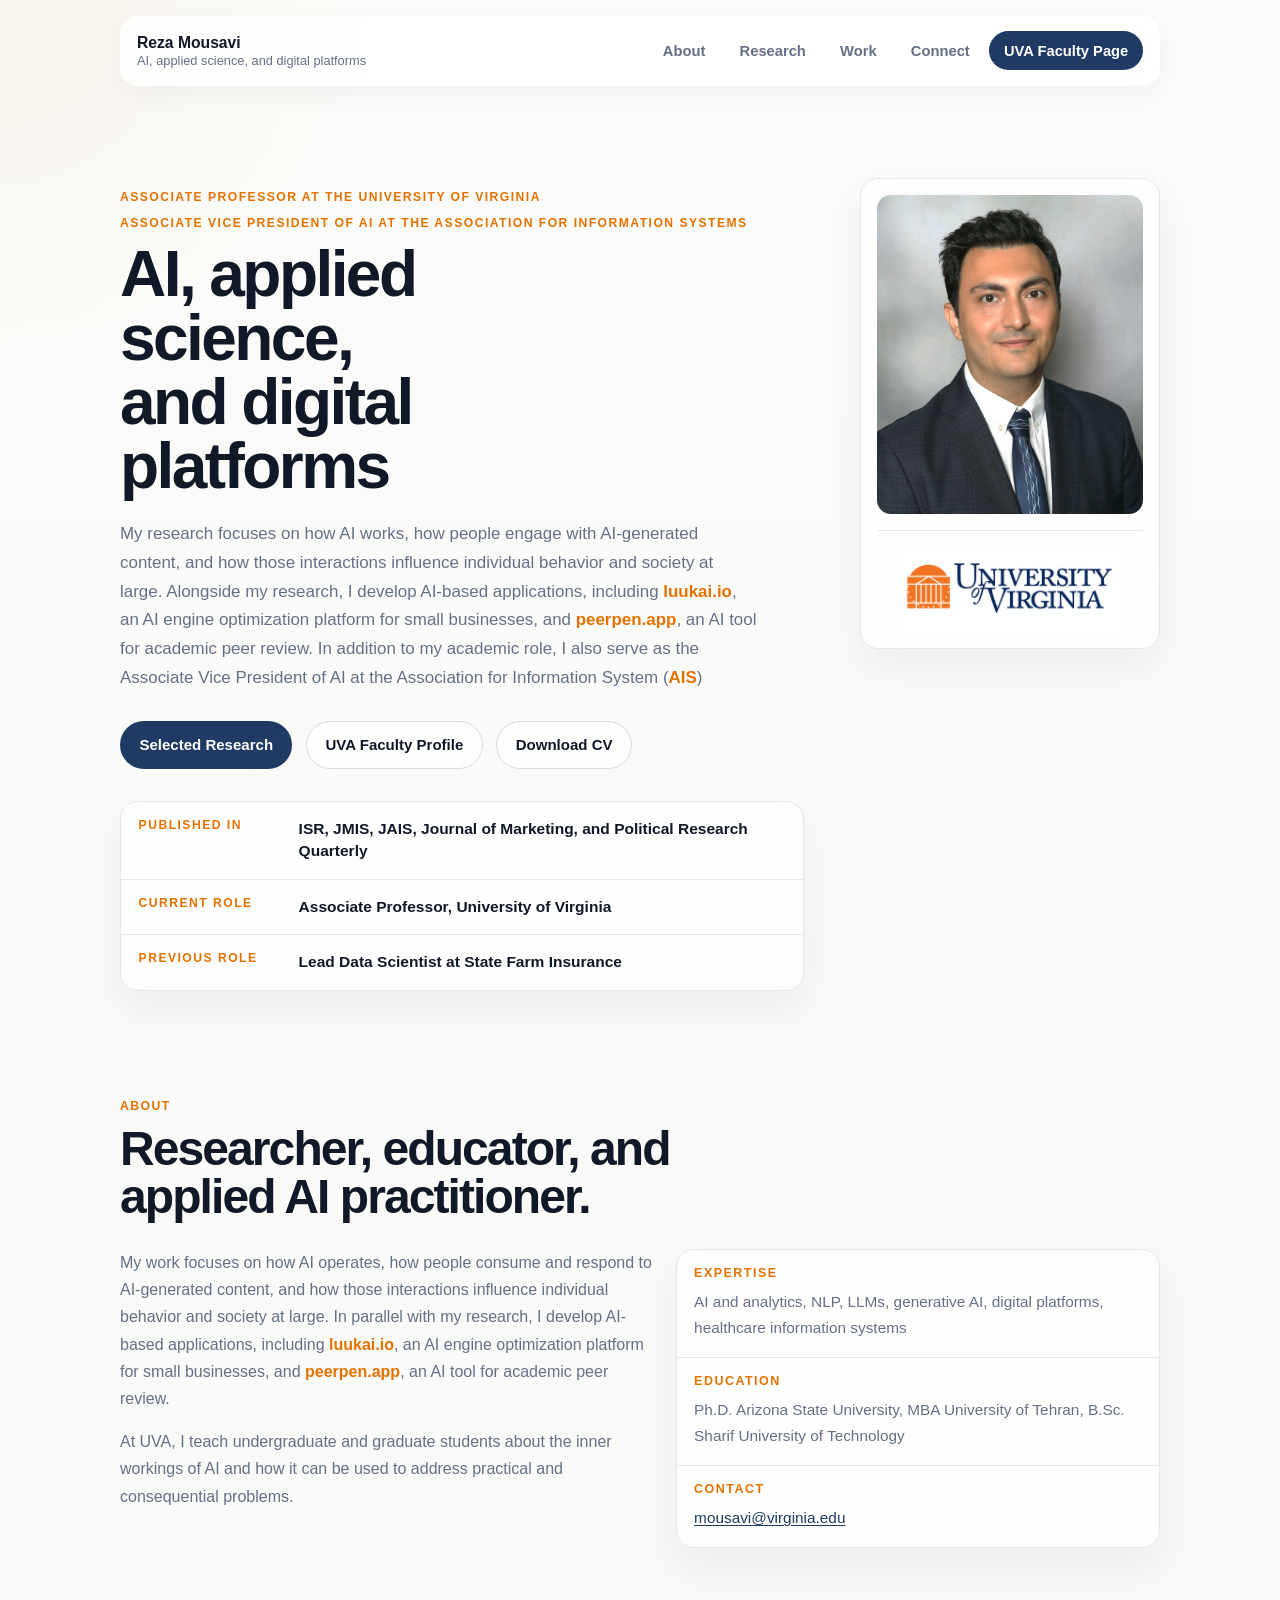
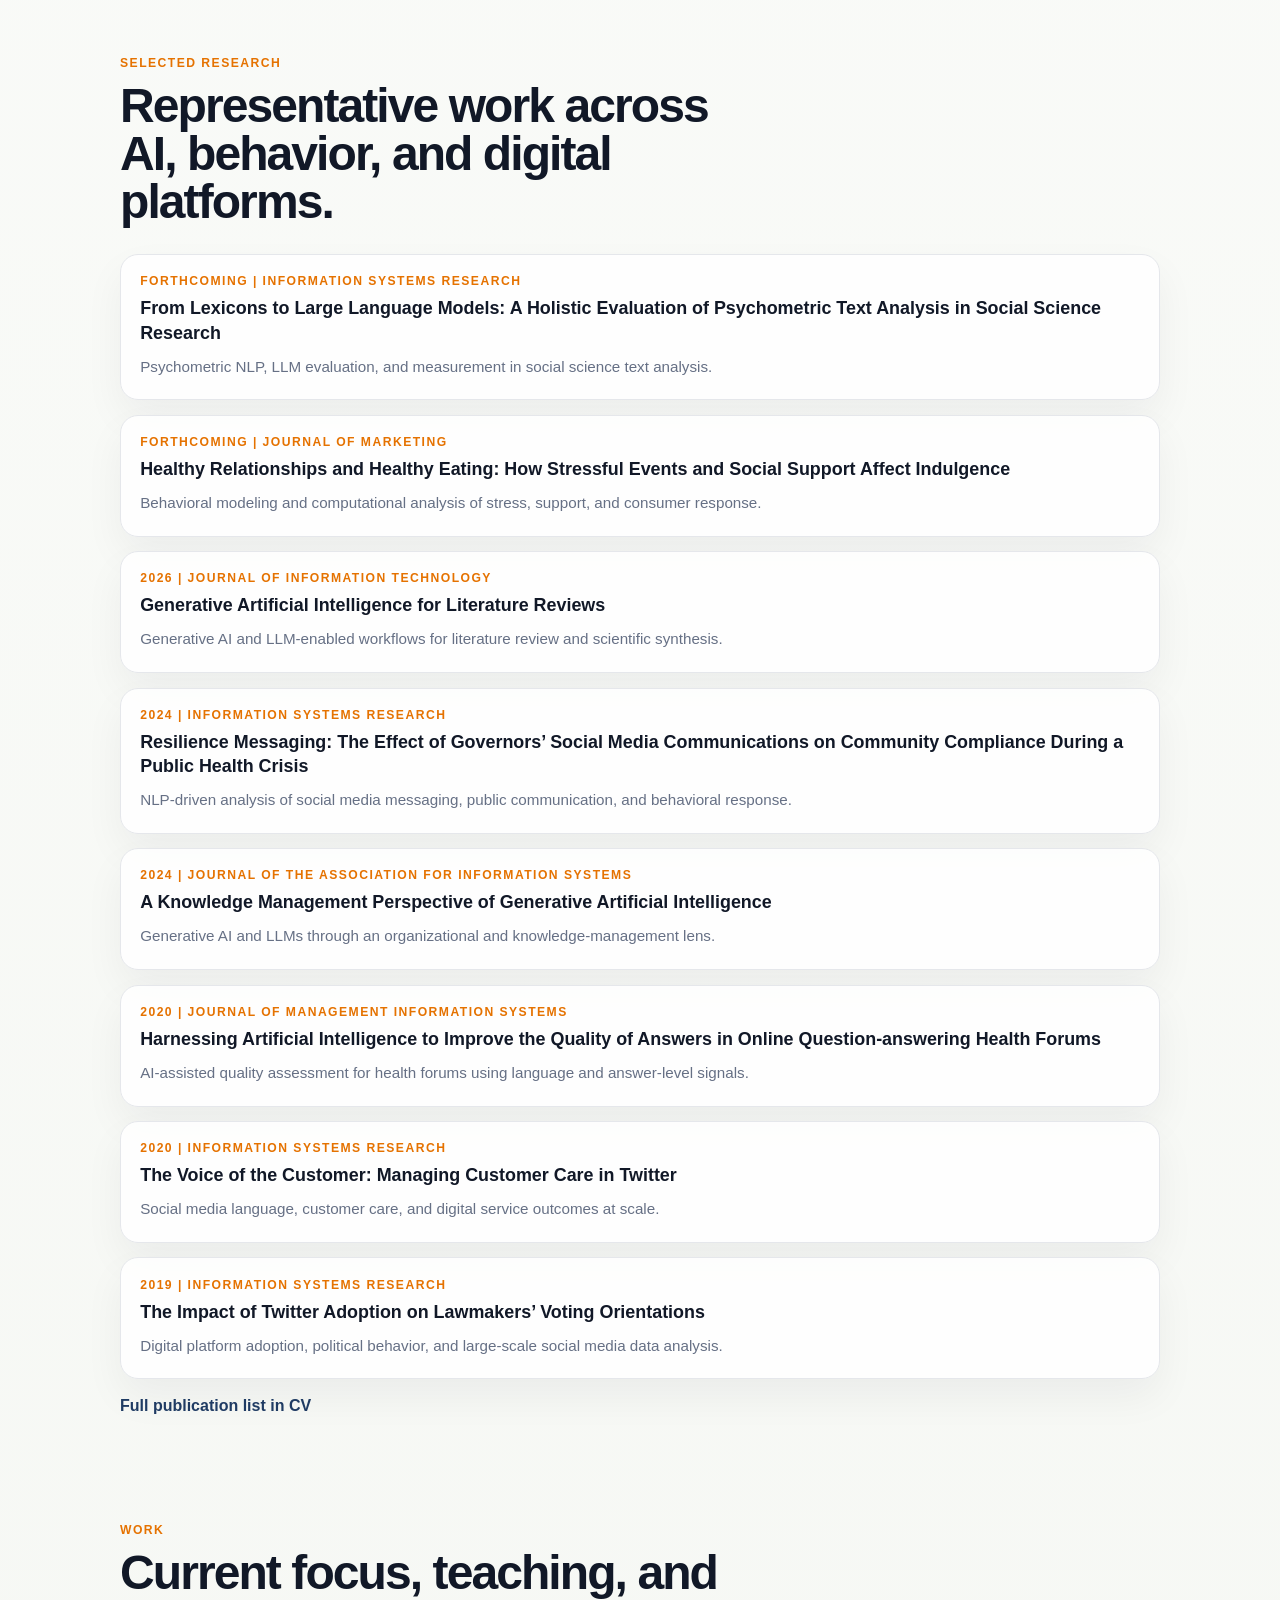
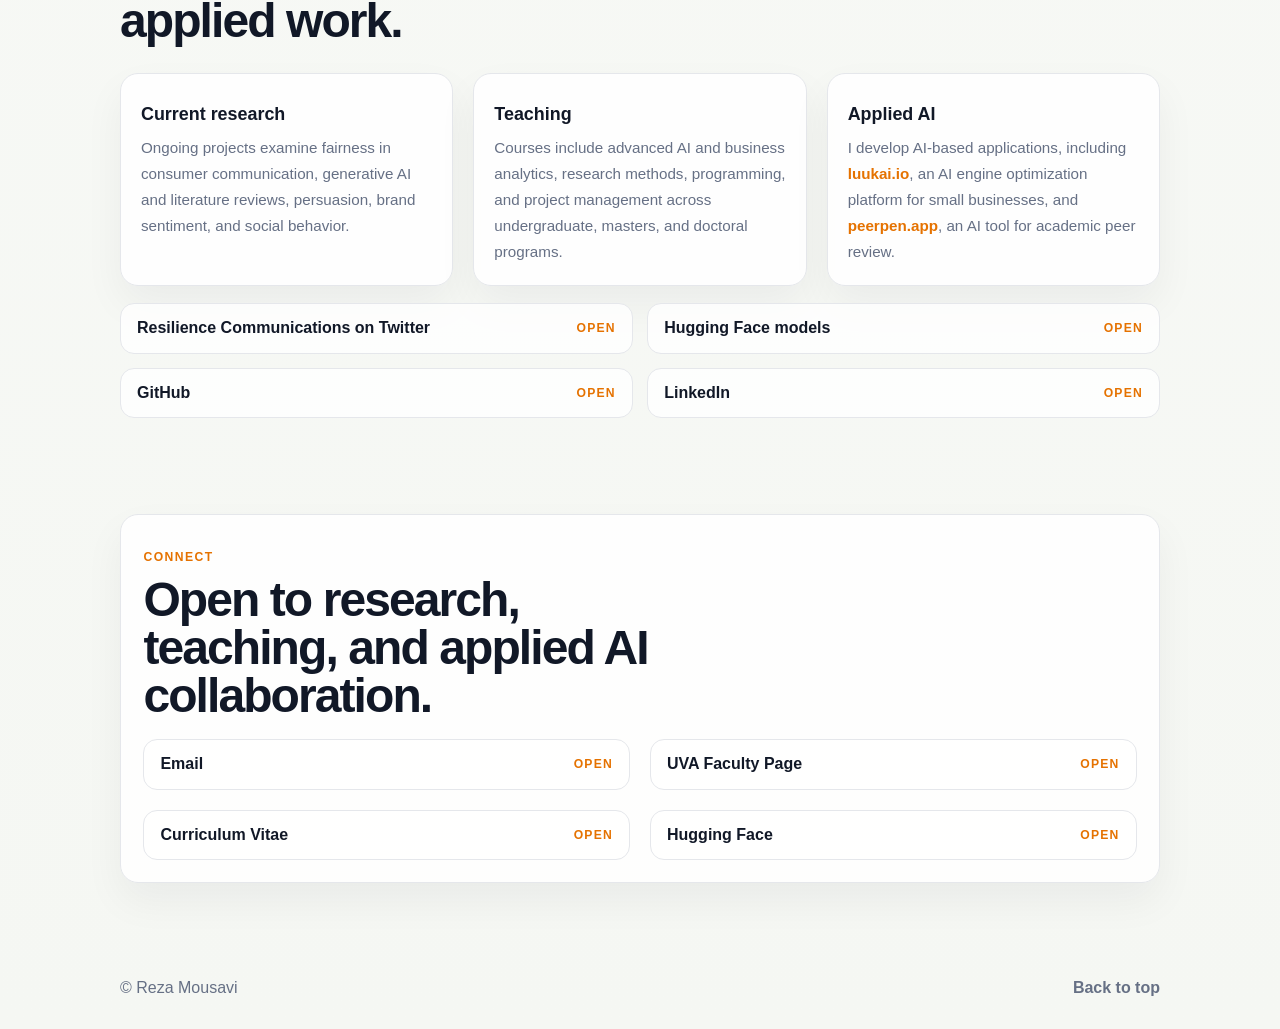
==== commit 3f1c06b0: "Update index.html" ====
--- a/index.html
+++ b/index.html
@@ -90,7 +90,8 @@
             an AI engine optimization platform for small businesses, and
             <a class="founder-link" href="https://peerpen.app" target="_blank" rel="noreferrer">peerpen.app</a>,
             an AI tool for academic peer review. 
-            In addition to my academic role, I also serve as the Associate Vice President of AI at the Association for Information System (href="https://aisnet.org" target="_blank" rel="noreferrer">AIS</a>)
+            
+            In addition to my academic role, I also serve as the Associate Vice President of AI at the Association for Information System (<a class="founder-link" href="https://aisnet.org" target="_blank" rel="noreferrer">AIS</a>)
           </p>
 
           <div class="hero-actions">
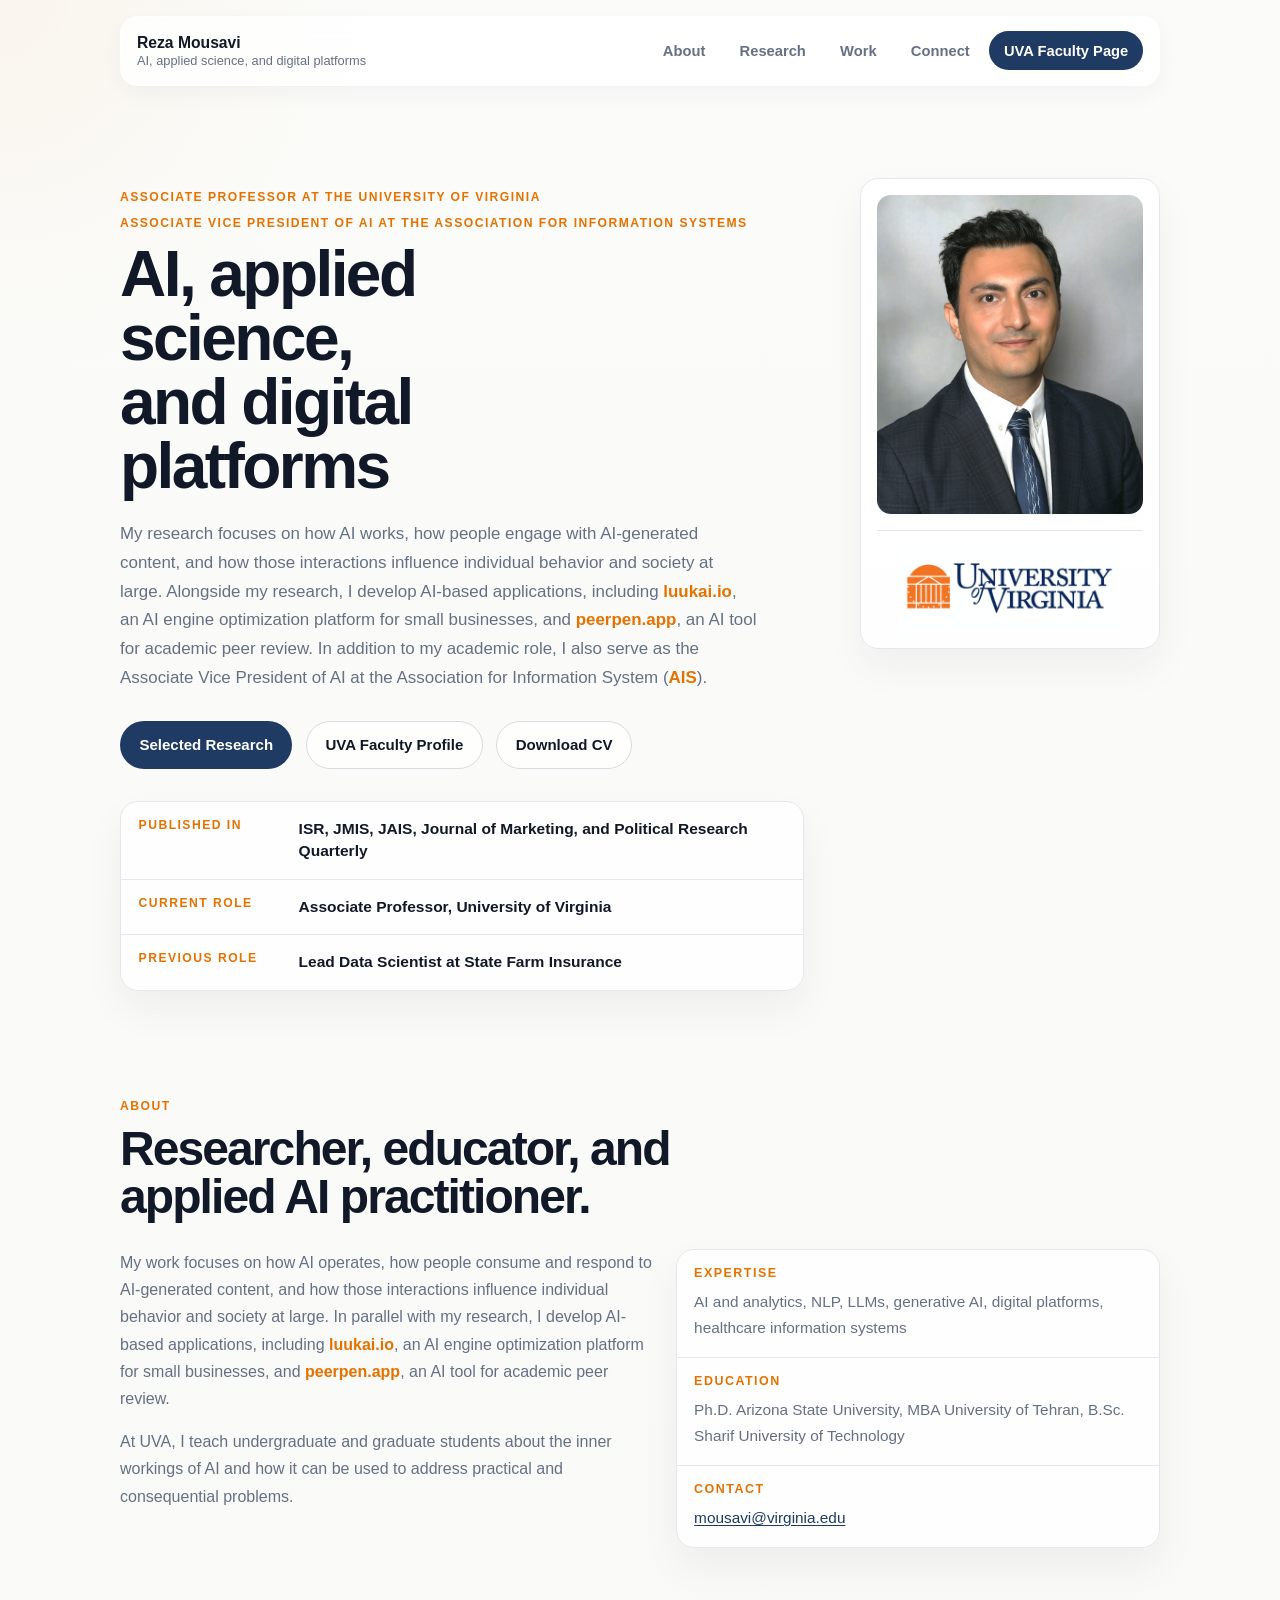
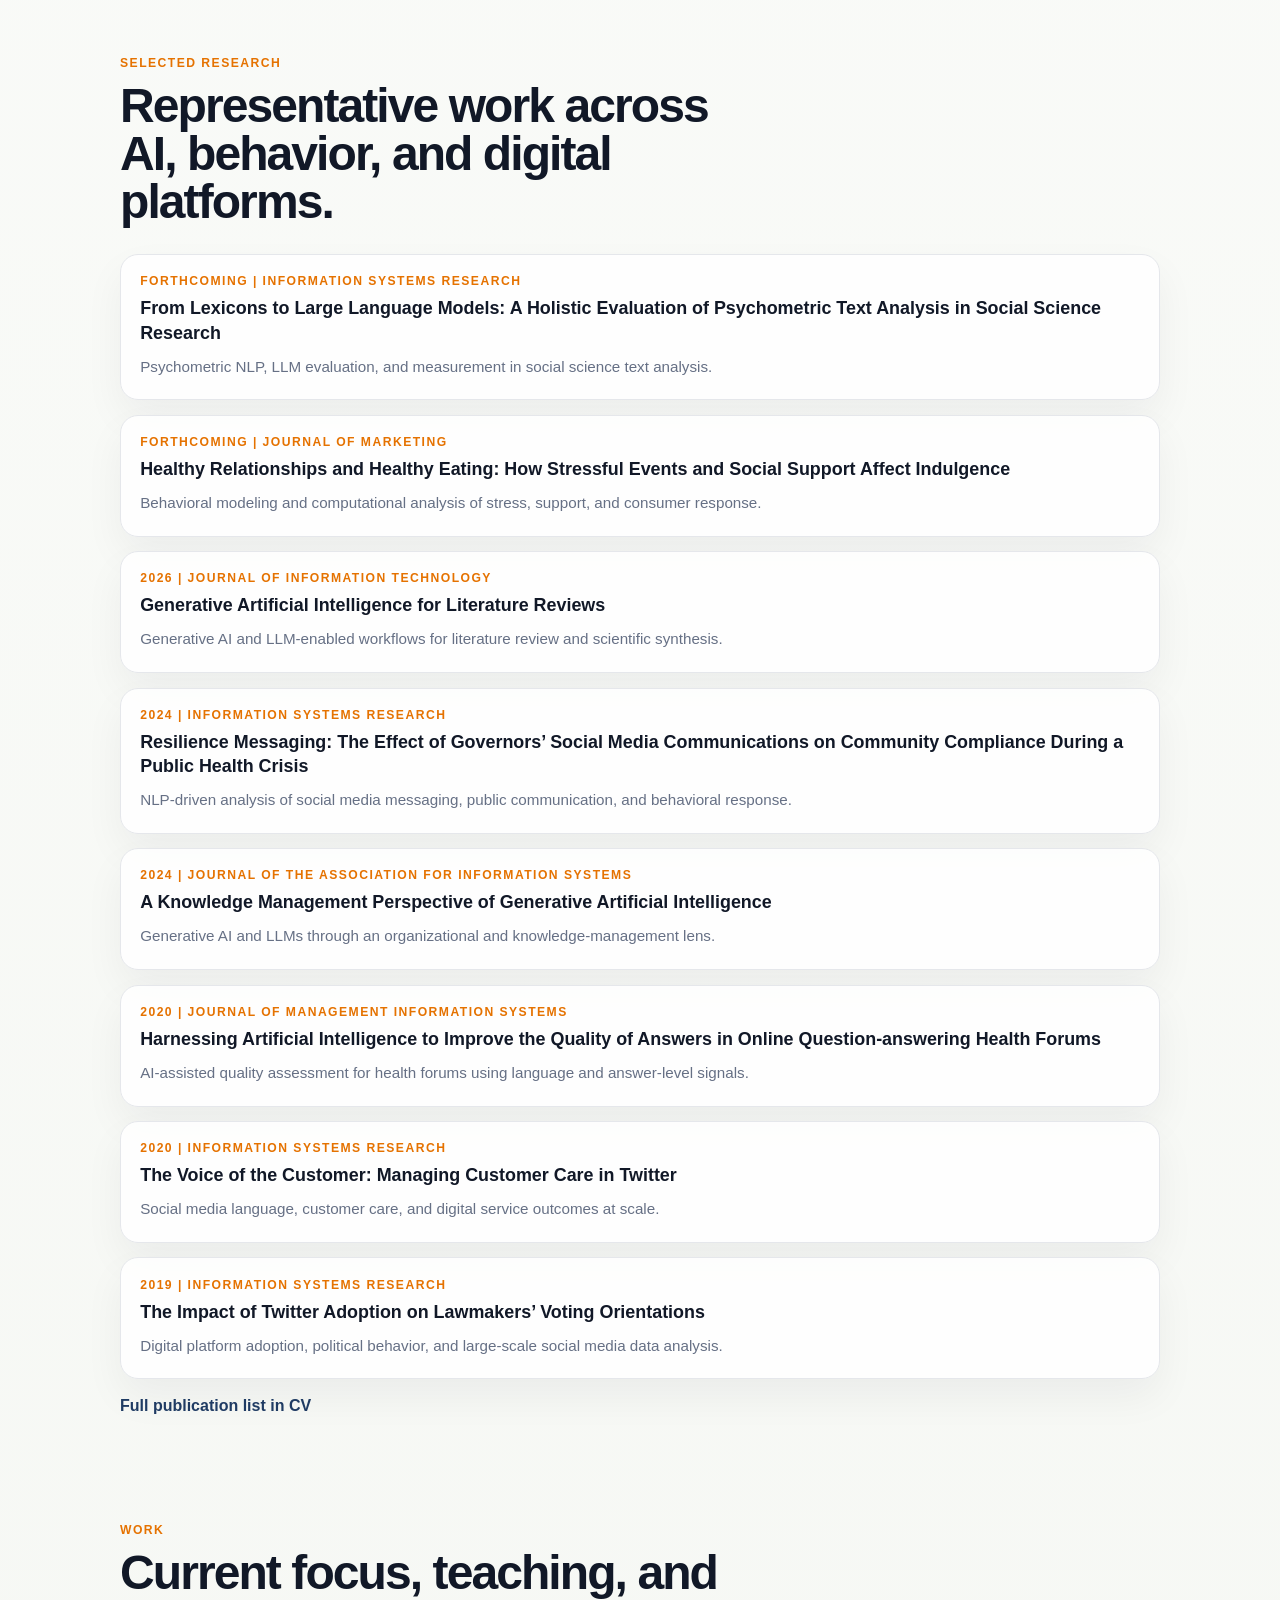
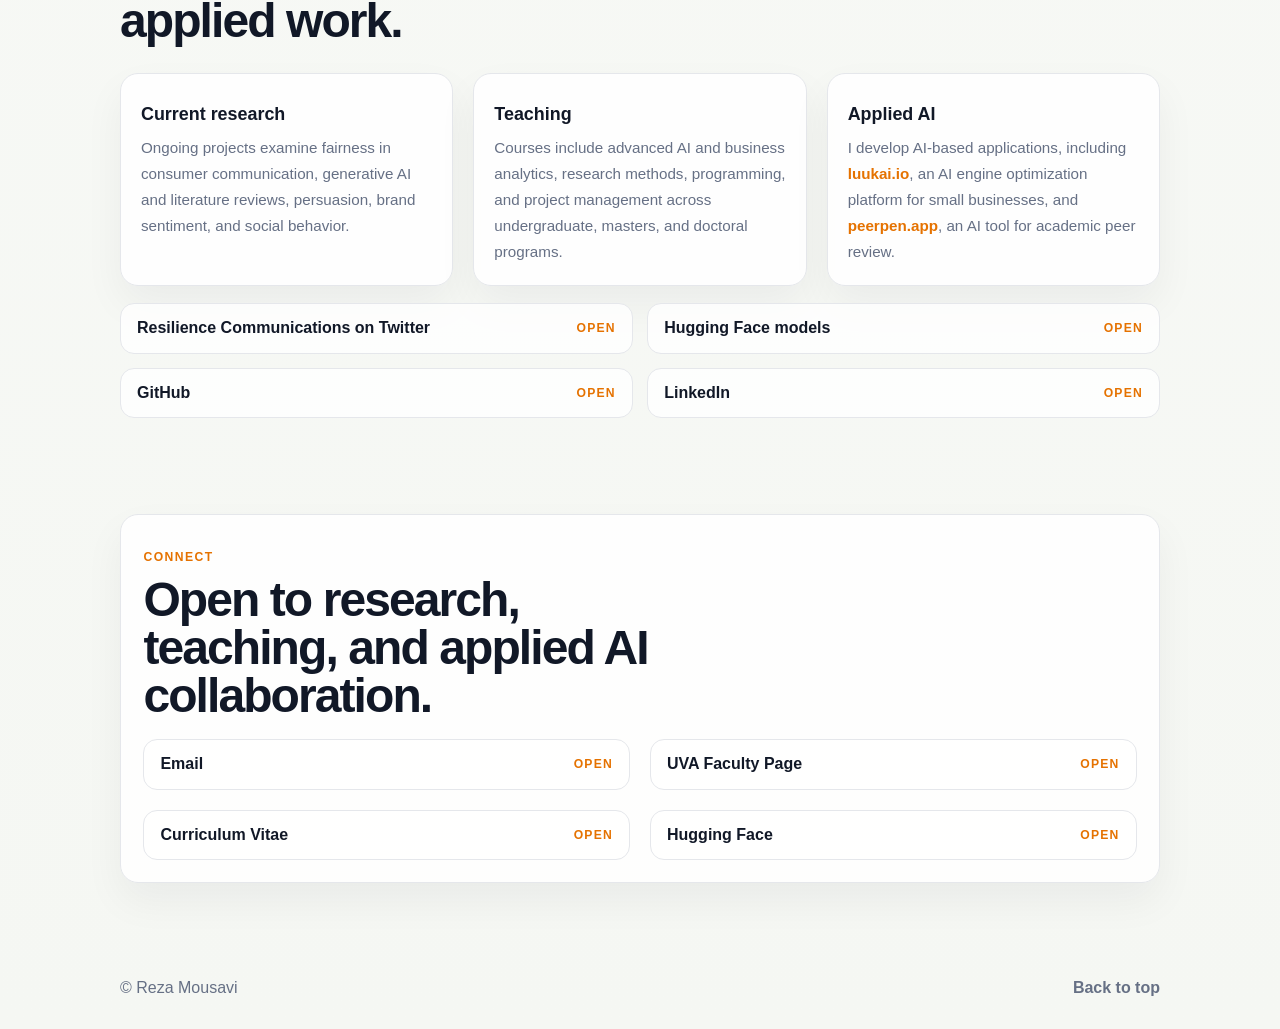
==== commit 0470a567: "Update index.html" ====
--- a/index.html
+++ b/index.html
@@ -91,7 +91,7 @@
             <a class="founder-link" href="https://peerpen.app" target="_blank" rel="noreferrer">peerpen.app</a>,
             an AI tool for academic peer review. 
             
-            In addition to my academic role, I also serve as the Associate Vice President of AI at the Association for Information System (<a class="founder-link" href="https://aisnet.org" target="_blank" rel="noreferrer">AIS</a>)
+            In addition to my academic role, I also serve as the Associate Vice President of AI at the Association for Information System (<a class="founder-link" href="https://aisnet.org" target="_blank" rel="noreferrer">AIS</a>).
           </p>
 
           <div class="hero-actions">
@@ -196,7 +196,7 @@
         <div class="research-list">
           <a
             class="research-item"
-            href="https://papers.ssrn.com/sol3/papers.cfm?abstract_id=4776480"
+            href="https://doi.org/10.1287/isre.2024.1143"
             target="_blank"
             rel="noreferrer"
           >
@@ -210,7 +210,7 @@
 
           <a
             class="research-item"
-            href="https://papers.ssrn.com/sol3/papers.cfm?abstract_id=5384546"
+            href="https://doi.org/10.1177/00222429251370752"
             target="_blank"
             rel="noreferrer"
           >
